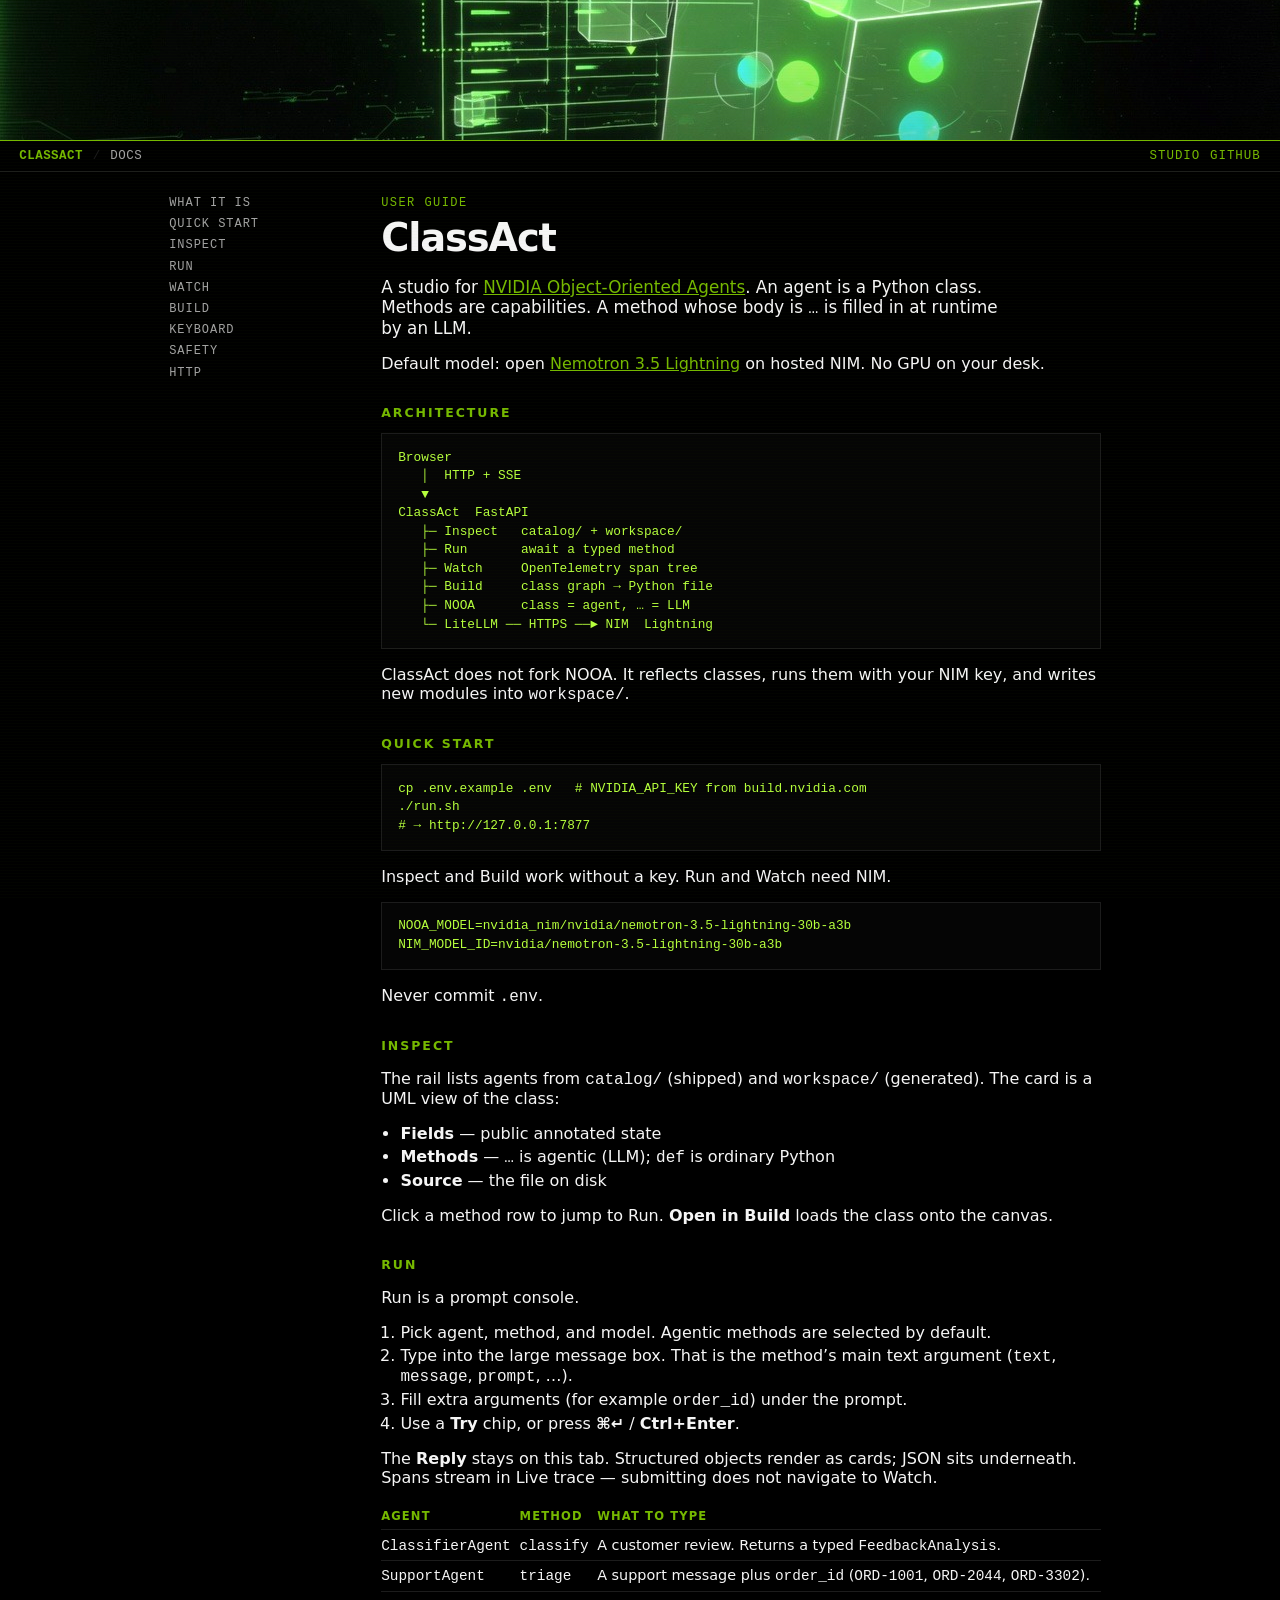
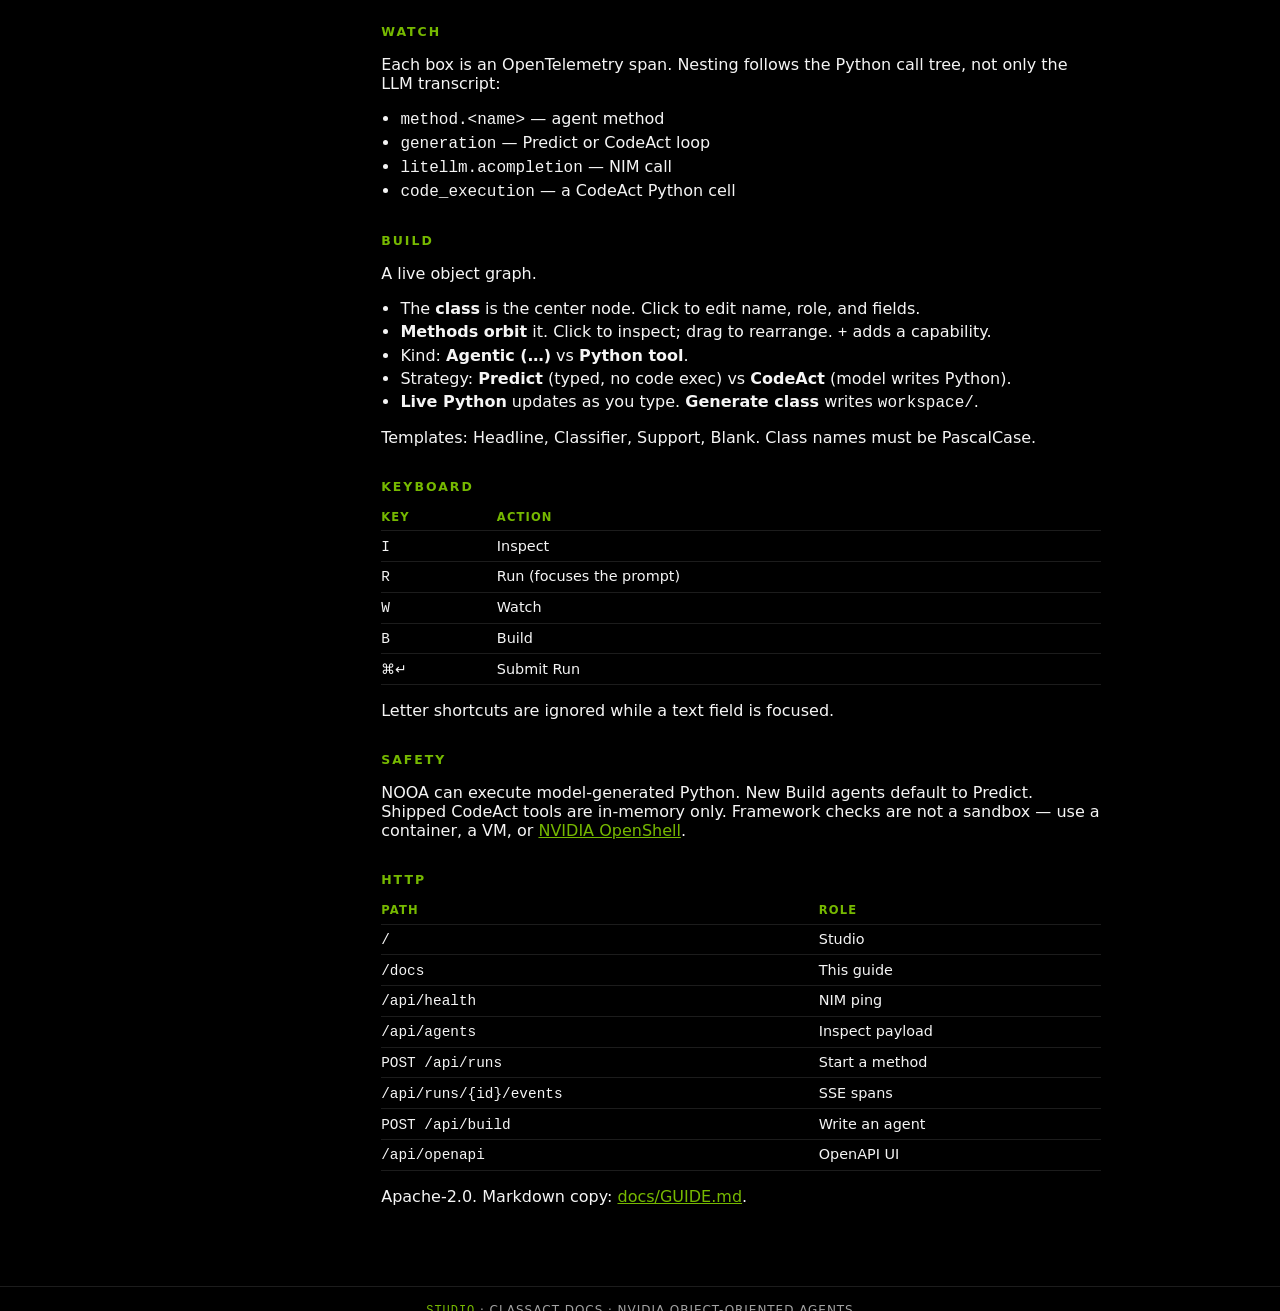
==== static/docs.html @ 1940ffd0 "Add ClassAct user guide and link it from the studio. In-app /docs page plus docs/GUIDE.md. OpenAPI m" ====
<!DOCTYPE html>
<html lang="en">
<head>
  <meta charset="UTF-8" />
  <meta name="viewport" content="width=device-width, initial-scale=1" />
  <title>Docs — ClassAct</title>
  <link rel="stylesheet" href="/static/styles.css?v=0.1.3" />
</head>
<body class="doc-body">
  <div class="scan" aria-hidden="true"></div>
  <header class="hero compact">
    <img src="/static/header.jpg" alt="" class="banner" />
  </header>
  <div class="statusbar">
    <span class="brand">CLASSACT</span>
    <span class="sep">/</span>
    <span>Docs</span>
    <span class="grow"></span>
    <a class="doc-link" href="/">Studio</a>
    <a class="doc-link" href="https://github.com/cobusgreyling/classact" rel="noopener">GitHub</a>
  </div>

  <main class="doc-wrap">
    <nav class="toc" aria-label="On this page">
      <a href="#what">What it is</a>
      <a href="#start">Quick start</a>
      <a href="#inspect">Inspect</a>
      <a href="#run">Run</a>
      <a href="#watch">Watch</a>
      <a href="#build">Build</a>
      <a href="#keys">Keyboard</a>
      <a href="#safety">Safety</a>
      <a href="#http">HTTP</a>
    </nav>

    <article class="doc">
      <p class="eyebrow">User guide</p>
      <h1>ClassAct</h1>
      <p class="lede">
        A studio for <a href="https://github.com/NVIDIA-NeMo/labs-OO-Agents">NVIDIA Object-Oriented Agents</a>.
        An agent is a Python class. Methods are capabilities. A method whose body is
        <code>…</code> is filled in at runtime by an LLM.
      </p>
      <p>
        Default model: open
        <a href="https://build.nvidia.com/nvidia/nemotron-3.5-lightning-30b-a3b">Nemotron 3.5 Lightning</a>
        on hosted NIM. No GPU on your desk.
      </p>

      <h2 id="what">Architecture</h2>
      <pre class="code">Browser
   │  HTTP + SSE
   ▼
ClassAct  FastAPI
   ├─ Inspect   catalog/ + workspace/
   ├─ Run       await a typed method
   ├─ Watch     OpenTelemetry span tree
   ├─ Build     class graph → Python file
   ├─ NOOA      class = agent, … = LLM
   └─ LiteLLM ── HTTPS ──► NIM  Lightning</pre>
      <p>ClassAct does not fork NOOA. It reflects classes, runs them with your NIM key, and writes new modules into <code>workspace/</code>.</p>

      <h2 id="start">Quick start</h2>
      <pre class="code">cp .env.example .env   # NVIDIA_API_KEY from build.nvidia.com
./run.sh
# → http://127.0.0.1:7877</pre>
      <p>Inspect and Build work without a key. Run and Watch need NIM.</p>
      <pre class="code">NOOA_MODEL=nvidia_nim/nvidia/nemotron-3.5-lightning-30b-a3b
NIM_MODEL_ID=nvidia/nemotron-3.5-lightning-30b-a3b</pre>
      <p>Never commit <code>.env</code>.</p>

      <h2 id="inspect">Inspect</h2>
      <p>The rail lists agents from <code>catalog/</code> (shipped) and <code>workspace/</code> (generated). The card is a UML view of the class:</p>
      <ul>
        <li><strong>Fields</strong> — public annotated state</li>
        <li><strong>Methods</strong> — <code>…</code> is agentic (LLM); <code>def</code> is ordinary Python</li>
        <li><strong>Source</strong> — the file on disk</li>
      </ul>
      <p>Click a method row to jump to Run. <strong>Open in Build</strong> loads the class onto the canvas.</p>

      <h2 id="run">Run</h2>
      <p>Run is a prompt console.</p>
      <ol>
        <li>Pick agent, method, and model. Agentic methods are selected by default.</li>
        <li>Type into the large message box. That is the method’s main text argument (<code>text</code>, <code>message</code>, <code>prompt</code>, …).</li>
        <li>Fill extra arguments (for example <code>order_id</code>) under the prompt.</li>
        <li>Use a <strong>Try</strong> chip, or press <strong>⌘↵</strong> / <strong>Ctrl+Enter</strong>.</li>
      </ol>
      <p>The <strong>Reply</strong> stays on this tab. Structured objects render as cards; JSON sits underneath. Spans stream in Live trace — submitting does not navigate to Watch.</p>
      <table>
        <thead><tr><th>Agent</th><th>Method</th><th>What to type</th></tr></thead>
        <tbody>
          <tr>
            <td><code>ClassifierAgent</code></td>
            <td><code>classify</code></td>
            <td>A customer review. Returns a typed <code>FeedbackAnalysis</code>.</td>
          </tr>
          <tr>
            <td><code>SupportAgent</code></td>
            <td><code>triage</code></td>
            <td>A support message plus <code>order_id</code> (<code>ORD-1001</code>, <code>ORD-2044</code>, <code>ORD-3302</code>).</td>
          </tr>
        </tbody>
      </table>

      <h2 id="watch">Watch</h2>
      <p>Each box is an OpenTelemetry span. Nesting follows the Python call tree, not only the LLM transcript:</p>
      <ul>
        <li><code>method.&lt;name&gt;</code> — agent method</li>
        <li><code>generation</code> — Predict or CodeAct loop</li>
        <li><code>litellm.acompletion</code> — NIM call</li>
        <li><code>code_execution</code> — a CodeAct Python cell</li>
      </ul>

      <h2 id="build">Build</h2>
      <p>A live object graph.</p>
      <ul>
        <li>The <strong>class</strong> is the center node. Click to edit name, role, and fields.</li>
        <li><strong>Methods orbit</strong> it. Click to inspect; drag to rearrange. <code>+</code> adds a capability.</li>
        <li>Kind: <strong>Agentic (…)</strong> vs <strong>Python tool</strong>.</li>
        <li>Strategy: <strong>Predict</strong> (typed, no code exec) vs <strong>CodeAct</strong> (model writes Python).</li>
        <li><strong>Live Python</strong> updates as you type. <strong>Generate class</strong> writes <code>workspace/</code>.</li>
      </ul>
      <p>Templates: Headline, Classifier, Support, Blank. Class names must be PascalCase.</p>

      <h2 id="keys">Keyboard</h2>
      <table>
        <thead><tr><th>Key</th><th>Action</th></tr></thead>
        <tbody>
          <tr><td><code>I</code></td><td>Inspect</td></tr>
          <tr><td><code>R</code></td><td>Run (focuses the prompt)</td></tr>
          <tr><td><code>W</code></td><td>Watch</td></tr>
          <tr><td><code>B</code></td><td>Build</td></tr>
          <tr><td><code>⌘↵</code></td><td>Submit Run</td></tr>
        </tbody>
      </table>
      <p>Letter shortcuts are ignored while a text field is focused.</p>

      <h2 id="safety">Safety</h2>
      <p>NOOA can execute model-generated Python. New Build agents default to Predict. Shipped CodeAct tools are in-memory only. Framework checks are not a sandbox — use a container, a VM, or <a href="https://github.com/NVIDIA/OpenShell">NVIDIA OpenShell</a>.</p>

      <h2 id="http">HTTP</h2>
      <table>
        <thead><tr><th>Path</th><th>Role</th></tr></thead>
        <tbody>
          <tr><td><code>/</code></td><td>Studio</td></tr>
          <tr><td><code>/docs</code></td><td>This guide</td></tr>
          <tr><td><code>/api/health</code></td><td>NIM ping</td></tr>
          <tr><td><code>/api/agents</code></td><td>Inspect payload</td></tr>
          <tr><td><code>POST /api/runs</code></td><td>Start a method</td></tr>
          <tr><td><code>/api/runs/{id}/events</code></td><td>SSE spans</td></tr>
          <tr><td><code>POST /api/build</code></td><td>Write an agent</td></tr>
          <tr><td><code>/api/openapi</code></td><td>OpenAPI UI</td></tr>
        </tbody>
      </table>
      <p>Apache-2.0. Markdown copy: <a href="https://github.com/cobusgreyling/classact/blob/main/docs/GUIDE.md">docs/GUIDE.md</a>.</p>
    </article>
  </main>
  <footer>
    <a class="doc-link" href="/">Studio</a>
    · ClassAct docs · NVIDIA Object-Oriented Agents
  </footer>
</body>
</html>
---- static/styles.css ----
:root {
  --bg: #000000;
  --panel: #070707;
  --ink: #f5f5f5;
  --muted: #a3a3a3;
  --green: #76b900;
  --green-2: #b6ff3d;
  --line: #1c1c1c;
  --danger: #ff5a5a;
  --font: "Segoe UI", system-ui, -apple-system, sans-serif;
  --mono: ui-monospace, "SF Mono", Menlo, Consolas, monospace;
}

* { box-sizing: border-box; }
html, body { margin: 0; background: var(--bg); color: var(--ink); font-family: var(--font); min-height: 100%; }
body { position: relative; }

.scan {
  pointer-events: none;
  position: fixed;
  inset: 0;
  z-index: 50;
  background: repeating-linear-gradient(
    to bottom,
    rgba(118, 185, 0, 0.018),
    rgba(118, 185, 0, 0.018) 1px,
    transparent 1px,
    transparent 3px
  );
}

.hero { border-bottom: 1px solid var(--green); }
.banner { display: block; width: 100%; max-height: 200px; object-fit: cover; object-position: center; }

.statusbar {
  display: flex;
  align-items: center;
  gap: 0.6rem;
  padding: 0.5rem 1.2rem;
  border-bottom: 1px solid var(--line);
  font-family: var(--mono);
  font-size: 0.78rem;
  color: var(--muted);
  letter-spacing: 0.04em;
  text-transform: uppercase;
}
.brand { color: var(--green); font-weight: 700; }
.sep { color: var(--line); }
.grow { flex: 1; }
.kbd {
  border: 1px solid var(--line);
  padding: 0.1rem 0.4rem;
  color: var(--ink);
  font-size: 0.72rem;
}
.doc-link {
  color: var(--green);
  text-decoration: none;
  font-family: var(--mono);
  font-size: 0.78rem;
  letter-spacing: 0.08em;
  text-transform: uppercase;
}
.doc-link:hover { color: var(--green-2); text-decoration: underline; }
footer a.doc-link { font-size: 0.75rem; }
.live-dot {
  width: 8px; height: 8px; border-radius: 50%;
  background: #444;
  box-shadow: 0 0 0 0 rgba(118, 185, 0, 0.4);
}
.live-dot.on {
  background: var(--green);
  animation: pulse 1.8s ease-out infinite;
}
@keyframes pulse {
  0% { box-shadow: 0 0 0 0 rgba(118, 185, 0, 0.55); }
  100% { box-shadow: 0 0 0 10px rgba(118, 185, 0, 0); }
}

.tabs {
  display: flex;
  gap: 0;
  border-bottom: 1px solid var(--line);
  padding: 0 0.6rem;
}
.tab {
  background: transparent;
  color: var(--muted);
  border: 0;
  border-bottom: 2px solid transparent;
  padding: 0.85rem 1.2rem;
  font: inherit;
  font-size: 0.95rem;
  letter-spacing: 0.08em;
  text-transform: uppercase;
  cursor: pointer;
}
.tab:hover { color: var(--ink); }
.tab.on { color: var(--green); border-bottom-color: var(--green); }

main { max-width: 1280px; margin: 0 auto; padding: 1.1rem 1.2rem 4rem; }
.pane { display: none; }
.pane.on { display: block; }

#tab-inspect { display: none; gap: 1.25rem; }
#tab-inspect.on { display: grid; grid-template-columns: 220px 1fr; }
@media (max-width: 860px) {
  #tab-inspect.on { grid-template-columns: 1fr; }
}

.rail h2, .stage h3, .pane h3 {
  margin: 1.1rem 0 0.5rem;
  font-size: 0.72rem;
  letter-spacing: 0.16em;
  text-transform: uppercase;
  color: var(--green);
  font-weight: 600;
}
.rail h2 { margin-top: 0; }

.list { display: flex; flex-direction: column; gap: 0.4rem; }
.item {
  text-align: left;
  background: var(--panel);
  border: 1px solid var(--line);
  color: var(--ink);
  padding: 0.7rem 0.8rem;
  cursor: pointer;
  font: inherit;
}
.item:hover, .item.on { border-color: var(--green); }
.item .cls { display: block; font-weight: 650; }
.item .meta { display: block; color: var(--muted); font-size: 0.75rem; font-family: var(--mono); }

.empty, .hint, .muted, .role { color: var(--muted); }
.role { max-width: 46rem; white-space: pre-wrap; }
.eyebrow { color: var(--green); font-family: var(--mono); font-size: 0.75rem; letter-spacing: 0.12em; text-transform: uppercase; margin: 0 0 0.3rem; }
.stage h1 { margin: 0 0 0.6rem; font-size: clamp(1.5rem, 4vw, 2.1rem); font-weight: 750; letter-spacing: -0.03em; }

.inspect-head {
  display: flex;
  justify-content: space-between;
  gap: 1rem;
  align-items: flex-start;
  flex-wrap: wrap;
  margin-bottom: 0.8rem;
}

.chips { display: flex; flex-wrap: wrap; gap: 0.35rem; min-height: 1.2rem; }
.chip {
  border: 1px solid var(--line);
  padding: 0.15rem 0.5rem;
  font-family: var(--mono);
  font-size: 0.75rem;
  color: var(--ink);
  background: #050505;
}
.chip b { color: var(--green); font-weight: 600; }
.chip button {
  background: none; border: 0; color: var(--muted); cursor: pointer; font: inherit; padding: 0 0 0 0.3rem;
}
.chip button:hover { color: var(--danger); }

.tag {
  font-family: var(--mono);
  font-size: 0.65rem;
  letter-spacing: 0.08em;
  text-transform: uppercase;
  border: 1px solid var(--green);
  color: var(--green);
  padding: 0.05rem 0.35rem;
}
.tag.py { border-color: var(--ink); color: var(--ink); }
.tag.act { border-style: dashed; }

.code {
  background: #050505;
  border: 1px solid var(--line);
  color: var(--green-2);
  padding: 0.9rem 1rem;
  overflow: auto;
  font-family: var(--mono);
  font-size: 0.8rem;
  line-height: 1.45;
  white-space: pre-wrap;
  word-break: break-word;
  max-height: 360px;
}

.formgrid {
  display: grid;
  grid-template-columns: repeat(3, 1fr);
  gap: 0.75rem;
  margin-bottom: 0.9rem;
}
@media (max-width: 800px) { .formgrid { grid-template-columns: 1fr; } }
label {
  display: flex;
  flex-direction: column;
  gap: 0.3rem;
  font-size: 0.72rem;
  letter-spacing: 0.12em;
  text-transform: uppercase;
  color: var(--green);
}
label.wide { grid-column: 1 / -1; }
input, select, textarea {
  background: #050505;
  color: var(--ink);
  border: 1px solid var(--line);
  padding: 0.55rem 0.65rem;
  font: inherit;
  font-size: 0.95rem;
  text-transform: none;
  letter-spacing: 0;
}
input:focus, select:focus, textarea:focus { outline: 1px solid var(--green); border-color: var(--green); }
.args { display: grid; gap: 0.7rem; margin: 0.8rem 0 1rem; }
.row { display: flex; gap: 0.7rem; align-items: center; flex-wrap: wrap; margin: 0.6rem 0 1rem; }

.btn {
  background: var(--green);
  color: #000;
  border: 1px solid var(--green);
  padding: 0.55rem 1.1rem;
  font: inherit;
  font-weight: 700;
  letter-spacing: 0.08em;
  text-transform: uppercase;
  cursor: pointer;
}
.btn:hover { background: var(--green-2); border-color: var(--green-2); }
.btn:disabled { opacity: 0.4; cursor: not-allowed; }
.btn.ghost { background: transparent; color: var(--ink); border-color: var(--line); font-weight: 600; }
.btn.ghost:hover { border-color: var(--green); color: var(--green); background: transparent; }
.btn.tiny { padding: 0.3rem 0.55rem; font-size: 0.72rem; }

.hidden { display: none !important; }
.error { color: var(--danger); }
footer {
  border-top: 1px solid var(--line);
  color: var(--muted);
  font-size: 0.75rem;
  letter-spacing: 0.08em;
  text-transform: uppercase;
  padding: 1rem 1.2rem 1.4rem;
  text-align: center;
}
code { font-family: var(--mono); color: var(--ink); }

/* —— UML / inspect diagram —— */
.uml-stage {
  position: relative;
  min-height: 280px;
  border: 1px solid var(--line);
  background:
    radial-gradient(600px 240px at 50% 40%, rgba(118, 185, 0, 0.07), transparent 60%),
    linear-gradient(#050505, #000);
  margin-bottom: 1rem;
  overflow: hidden;
}
.uml-card {
  width: min(420px, 88%);
  margin: 1.4rem auto;
  border: 1px solid var(--green);
  background: rgba(0, 0, 0, 0.72);
  box-shadow: 0 0 40px rgba(118, 185, 0, 0.12);
}
.uml-card header {
  padding: 0.7rem 0.9rem;
  border-bottom: 1px solid var(--green);
  text-align: center;
}
.uml-card header .kicker {
  display: block;
  font-family: var(--mono);
  font-size: 0.65rem;
  letter-spacing: 0.16em;
  color: var(--green);
  text-transform: uppercase;
}
.uml-card header strong {
  display: block;
  font-size: 1.15rem;
  letter-spacing: -0.02em;
}
.uml-card header em {
  display: block;
  font-style: normal;
  color: var(--muted);
  font-size: 0.8rem;
  font-family: var(--mono);
}
.uml-sec { padding: 0.45rem 0.7rem 0.55rem; border-bottom: 1px solid var(--line); }
.uml-sec:last-child { border-bottom: 0; }
.uml-row {
  display: flex;
  justify-content: space-between;
  gap: 0.6rem;
  font-family: var(--mono);
  font-size: 0.78rem;
  padding: 0.18rem 0;
  color: var(--ink);
}
.uml-row .ell { color: var(--green-2); }
.uml-orbit {
  display: flex;
  flex-wrap: wrap;
  justify-content: center;
  gap: 0.45rem;
  padding: 0 0.8rem 1rem;
}

/* —— Build graph —— */
.build-bar {
  display: flex;
  justify-content: space-between;
  gap: 1rem;
  align-items: center;
  flex-wrap: wrap;
  margin-bottom: 0.7rem;
}
.templates { display: flex; flex-wrap: wrap; gap: 0.4rem; }
.templates button {
  background: #050505;
  color: var(--ink);
  border: 1px solid var(--line);
  padding: 0.35rem 0.65rem;
  font: inherit;
  font-size: 0.78rem;
  letter-spacing: 0.06em;
  text-transform: uppercase;
  cursor: pointer;
}
.templates button:hover, .templates button.on { border-color: var(--green); color: var(--green); }

.build-layout {
  display: grid;
  grid-template-columns: minmax(0, 1.35fr) minmax(280px, 0.85fr);
  gap: 0.9rem;
  min-height: 520px;
  margin-bottom: 0.8rem;
}
@media (max-width: 960px) {
  .build-layout { grid-template-columns: 1fr; min-height: 0; }
}

.graph-panel {
  position: relative;
  min-height: 520px;
  border: 1px solid var(--line);
  background:
    radial-gradient(circle at 50% 48%, rgba(118, 185, 0, 0.09), transparent 42%),
    repeating-linear-gradient(to right, rgba(118, 185, 0, 0.04) 0 1px, transparent 1px 28px),
    repeating-linear-gradient(to bottom, rgba(118, 185, 0, 0.04) 0 1px, transparent 1px 28px),
    #000;
  overflow: hidden;
}
.wires { position: absolute; inset: 0; width: 100%; height: 100%; pointer-events: none; }
.wires path {
  fill: none;
  stroke: var(--green);
  stroke-width: 1.2;
  stroke-dasharray: 4 6;
  opacity: 0.7;
}
.wires path.act { stroke-dasharray: 2 4; opacity: 0.9; }
.wires path.py { stroke: #888; stroke-dasharray: 1 5; }

.class-core {
  position: absolute;
  left: 50%;
  top: 48%;
  transform: translate(-50%, -50%);
  width: min(260px, 70%);
  z-index: 3;
  text-align: center;
  background: rgba(0, 0, 0, 0.82);
  border: 1px solid var(--green);
  color: var(--ink);
  padding: 1rem 0.85rem 0.9rem;
  cursor: pointer;
  font: inherit;
  box-shadow: 0 0 36px rgba(118, 185, 0, 0.16), inset 0 0 24px rgba(118, 185, 0, 0.05);
}
.class-core.sel { box-shadow: 0 0 0 1px var(--green-2), 0 0 40px rgba(182, 255, 61, 0.2); }
.core-kicker {
  display: block;
  font-family: var(--mono);
  font-size: 0.62rem;
  letter-spacing: 0.2em;
  color: var(--green);
  text-transform: uppercase;
}
.core-name {
  display: block;
  font-size: 1.25rem;
  font-weight: 750;
  letter-spacing: -0.03em;
  margin-top: 0.15rem;
}
.core-ext { display: block; font-family: var(--mono); font-size: 0.75rem; color: var(--muted); }
.core-role {
  display: block;
  margin-top: 0.45rem;
  font-size: 0.78rem;
  color: var(--muted);
  line-height: 1.35;
}
.core-fields { display: flex; flex-wrap: wrap; justify-content: center; gap: 0.25rem; margin-top: 0.55rem; }

.orb-layer { position: absolute; inset: 0; z-index: 4; }
.orb {
  position: absolute;
  width: 148px;
  margin-left: -74px;
  margin-top: -42px;
  background: rgba(0, 0, 0, 0.88);
  border: 1px solid var(--green);
  color: var(--ink);
  padding: 0.55rem 0.6rem 0.5rem;
  cursor: grab;
  text-align: left;
  font: inherit;
  user-select: none;
  box-shadow: 0 0 18px rgba(118, 185, 0, 0.12);
}
.orb:active { cursor: grabbing; }
.orb.sel { border-color: var(--green-2); box-shadow: 0 0 0 1px var(--green-2), 0 0 22px rgba(182, 255, 61, 0.25); }
.orb.py { border-color: #9a9a9a; box-shadow: none; }
.orb.act { border-style: dashed; }
.orb .glyph {
  font-family: var(--mono);
  font-size: 0.62rem;
  letter-spacing: 0.12em;
  text-transform: uppercase;
  color: var(--green);
}
.orb.py .glyph { color: #ccc; }
.orb .oname { display: block; font-family: var(--mono); font-weight: 650; font-size: 0.88rem; margin-top: 0.1rem; }
.orb .osig { display: block; color: var(--muted); font-size: 0.7rem; font-family: var(--mono); margin-top: 0.15rem; }

.orb.add {
  width: 72px;
  height: 72px;
  margin-left: -36px;
  margin-top: -36px;
  border-radius: 50%;
  border: 1px dashed var(--green);
  display: flex;
  align-items: center;
  justify-content: center;
  font-size: 1.8rem;
  color: var(--green);
  background: rgba(0, 0, 0, 0.55);
  padding: 0;
  cursor: pointer;
  box-shadow: none;
}
.orb.add:hover { background: rgba(118, 185, 0, 0.12); }

.build-inspector {
  border: 1px solid var(--line);
  background: var(--panel);
  padding: 0.9rem 1rem 1.1rem;
  overflow: auto;
  max-height: 620px;
}
.build-inspector h3 { margin-top: 0; }
.build-inspector h4 {
  margin: 0.9rem 0 0.4rem;
  font-size: 0.68rem;
  letter-spacing: 0.14em;
  text-transform: uppercase;
  color: var(--green);
}
.picker {
  display: grid;
  grid-template-columns: 1fr 1fr;
  gap: 0.4rem;
}
.pick {
  background: #050505;
  border: 1px solid var(--line);
  color: var(--ink);
  padding: 0.55rem 0.5rem;
  text-align: left;
  cursor: pointer;
  font: inherit;
}
.pick small { display: block; color: var(--muted); font-size: 0.72rem; margin-top: 0.15rem; letter-spacing: 0; text-transform: none; }
.pick.on { border-color: var(--green); color: var(--green); }
.arg-row { display: grid; grid-template-columns: 1fr 90px auto; gap: 0.35rem; margin-bottom: 0.35rem; align-items: center; }
.inspector-actions { display: flex; gap: 0.4rem; flex-wrap: wrap; margin-top: 1rem; }

/* Watch board */
.trace-board { display: flex; flex-direction: column; gap: 0.55rem; }
.tbox {
  border: 1px solid var(--line);
  background: #050505;
  padding: 0.65rem 0.8rem;
  margin-left: 0;
}
.tbox.child { margin-left: 1.2rem; border-left: 2px solid var(--green); }
.tbox .th {
  display: flex;
  gap: 0.5rem;
  flex-wrap: wrap;
  align-items: baseline;
  font-family: var(--mono);
  font-size: 0.82rem;
}
.tbox .th .nm { color: var(--ink); font-weight: 650; }
.tbox .th .st { color: var(--green); }
.tbox .th .bad { color: var(--danger); }
.tbox .td { color: var(--muted); font-size: 0.75rem; margin-top: 0.3rem; white-space: pre-wrap; font-family: var(--mono); }

/* —— Run console —— */
.run-picks {
  display: grid;
  grid-template-columns: repeat(3, 1fr);
  gap: 0.75rem;
  margin-bottom: 0.5rem;
}
@media (max-width: 800px) { .run-picks { grid-template-columns: 1fr; } }
.run-layout {
  display: grid;
  grid-template-columns: minmax(0, 1.15fr) minmax(0, 0.95fr);
  gap: 1rem;
  align-items: start;
}
@media (max-width: 960px) { .run-layout { grid-template-columns: 1fr; } }
.prompt-shell {
  border: 1px solid var(--green);
  background:
    radial-gradient(500px 180px at 0% 0%, rgba(118, 185, 0, 0.08), transparent 55%),
    #050505;
  padding: 0.85rem 0.9rem 0.75rem;
  box-shadow: 0 0 28px rgba(118, 185, 0, 0.1);
}
.prompt-meta {
  display: flex;
  justify-content: space-between;
  font-family: var(--mono);
  font-size: 0.68rem;
  letter-spacing: 0.14em;
  text-transform: uppercase;
  color: var(--green);
  margin-bottom: 0.35rem;
}
#runPrompt {
  width: 100%;
  min-height: 180px;
  resize: vertical;
  border: 0;
  border-bottom: 1px solid var(--line);
  background: transparent;
  font-size: 1.05rem;
  line-height: 1.45;
  padding: 0.4rem 0 0.8rem;
}
#runPrompt:focus { outline: none; }
.run-extras {
  display: grid;
  grid-template-columns: repeat(auto-fit, minmax(160px, 1fr));
  gap: 0.55rem;
  margin: 0.7rem 0 0.2rem;
}
.run-extras:empty { display: none; }
.prompt-foot {
  display: flex;
  gap: 0.7rem;
  align-items: center;
  flex-wrap: wrap;
  margin-top: 0.75rem;
}
.kbd-hint { font-family: var(--mono); font-size: 0.75rem; }
.samples { display: flex; flex-wrap: wrap; gap: 0.45rem; }
.sample {
  background: #050505;
  border: 1px solid var(--line);
  color: var(--ink);
  text-align: left;
  padding: 0.55rem 0.7rem;
  font: inherit;
  font-size: 0.85rem;
  cursor: pointer;
  max-width: 100%;
  line-height: 1.35;
}
.sample:hover { border-color: var(--green); color: var(--green-2); }
.reply {
  border: 1px solid var(--line);
  background: #050505;
  min-height: 140px;
  padding: 0.9rem 1rem;
  color: var(--ink);
}
.reply .kv {
  display: grid;
  grid-template-columns: 120px 1fr;
  gap: 0.25rem 0.8rem;
  font-size: 0.92rem;
  margin: 0.15rem 0;
}
.reply .kv b {
  color: var(--green);
  font-family: var(--mono);
  font-size: 0.72rem;
  letter-spacing: 0.08em;
  text-transform: uppercase;
  font-weight: 600;
  padding-top: 0.15rem;
}
.reply .lead { font-size: 1.05rem; line-height: 1.45; margin-bottom: 0.6rem; }
.reply.err { border-color: var(--danger); color: var(--danger); }
.reply.wait { color: var(--muted); }
.trace-board.mini { max-height: 280px; overflow: auto; }
.uml-row.hit { cursor: pointer; }
.uml-row.hit:hover { color: var(--green-2); }

/* —— Docs page —— */
.hero.compact .banner { max-height: 140px; }
.doc-wrap {
  display: grid;
  grid-template-columns: 180px minmax(0, 720px);
  gap: 2rem;
  max-width: 980px;
  margin: 0 auto;
  padding: 1.5rem 1.2rem 4rem;
}
@media (max-width: 800px) {
  .doc-wrap { grid-template-columns: 1fr; }
}
.toc {
  position: sticky;
  top: 1rem;
  display: flex;
  flex-direction: column;
  gap: 0.45rem;
  font-family: var(--mono);
  font-size: 0.75rem;
  letter-spacing: 0.08em;
  text-transform: uppercase;
  height: max-content;
}
.toc a { color: var(--muted); text-decoration: none; }
.toc a:hover { color: var(--green); }
.doc h1 { font-size: clamp(1.8rem, 4vw, 2.4rem); letter-spacing: -0.03em; margin: 0.2rem 0 0.6rem; }
.doc h2 {
  margin: 2rem 0 0.6rem;
  font-size: 0.78rem;
  letter-spacing: 0.16em;
  text-transform: uppercase;
  color: var(--green);
}
.doc .lede { font-size: 1.05rem; max-width: 40rem; }
.doc a { color: var(--green); }
.doc ul, .doc ol { color: var(--ink); padding-left: 1.2rem; }
.doc li { margin: 0.25rem 0; }
.doc table { width: 100%; border-collapse: collapse; font-size: 0.9rem; margin: 0.6rem 0 1rem; }
.doc th, .doc td { border-bottom: 1px solid var(--line); text-align: left; padding: 0.4rem 0.5rem 0.4rem 0; vertical-align: top; }
.doc th { color: var(--green); font-size: 0.72rem; letter-spacing: 0.1em; text-transform: uppercase; }
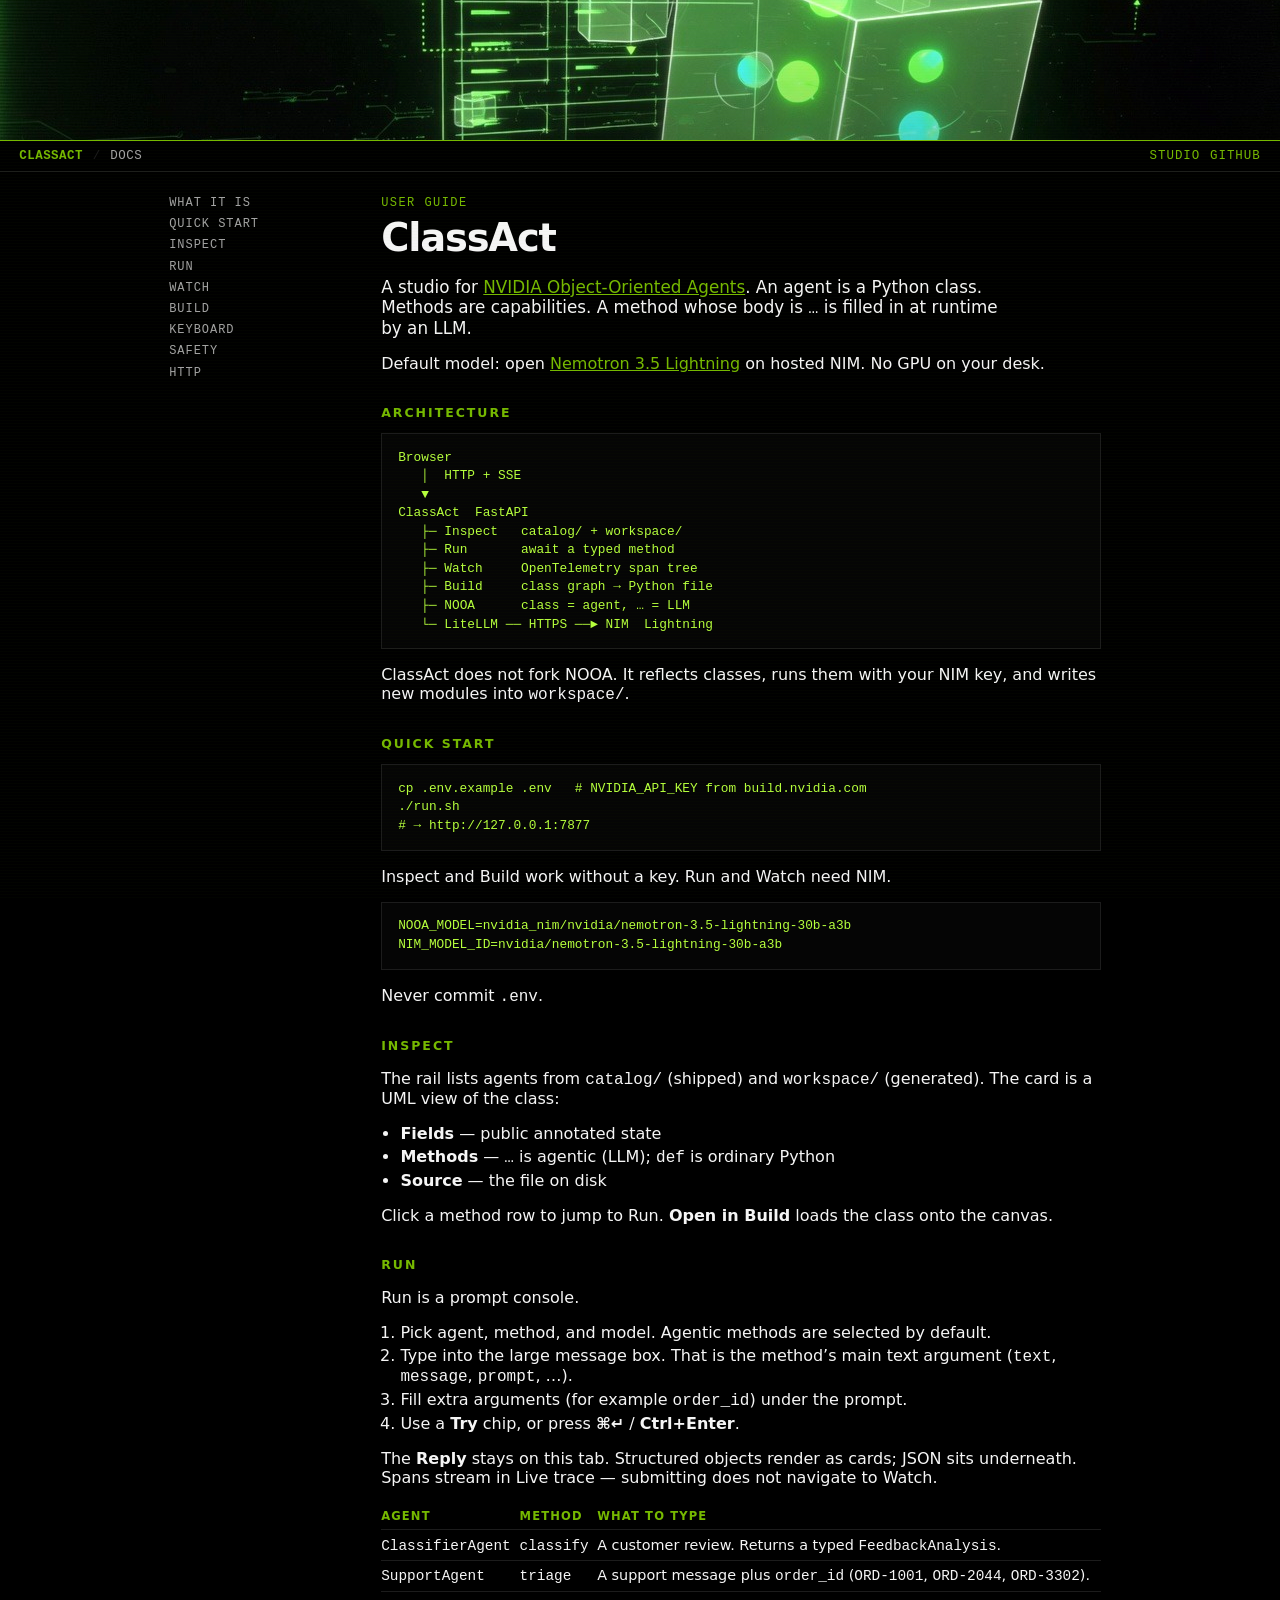
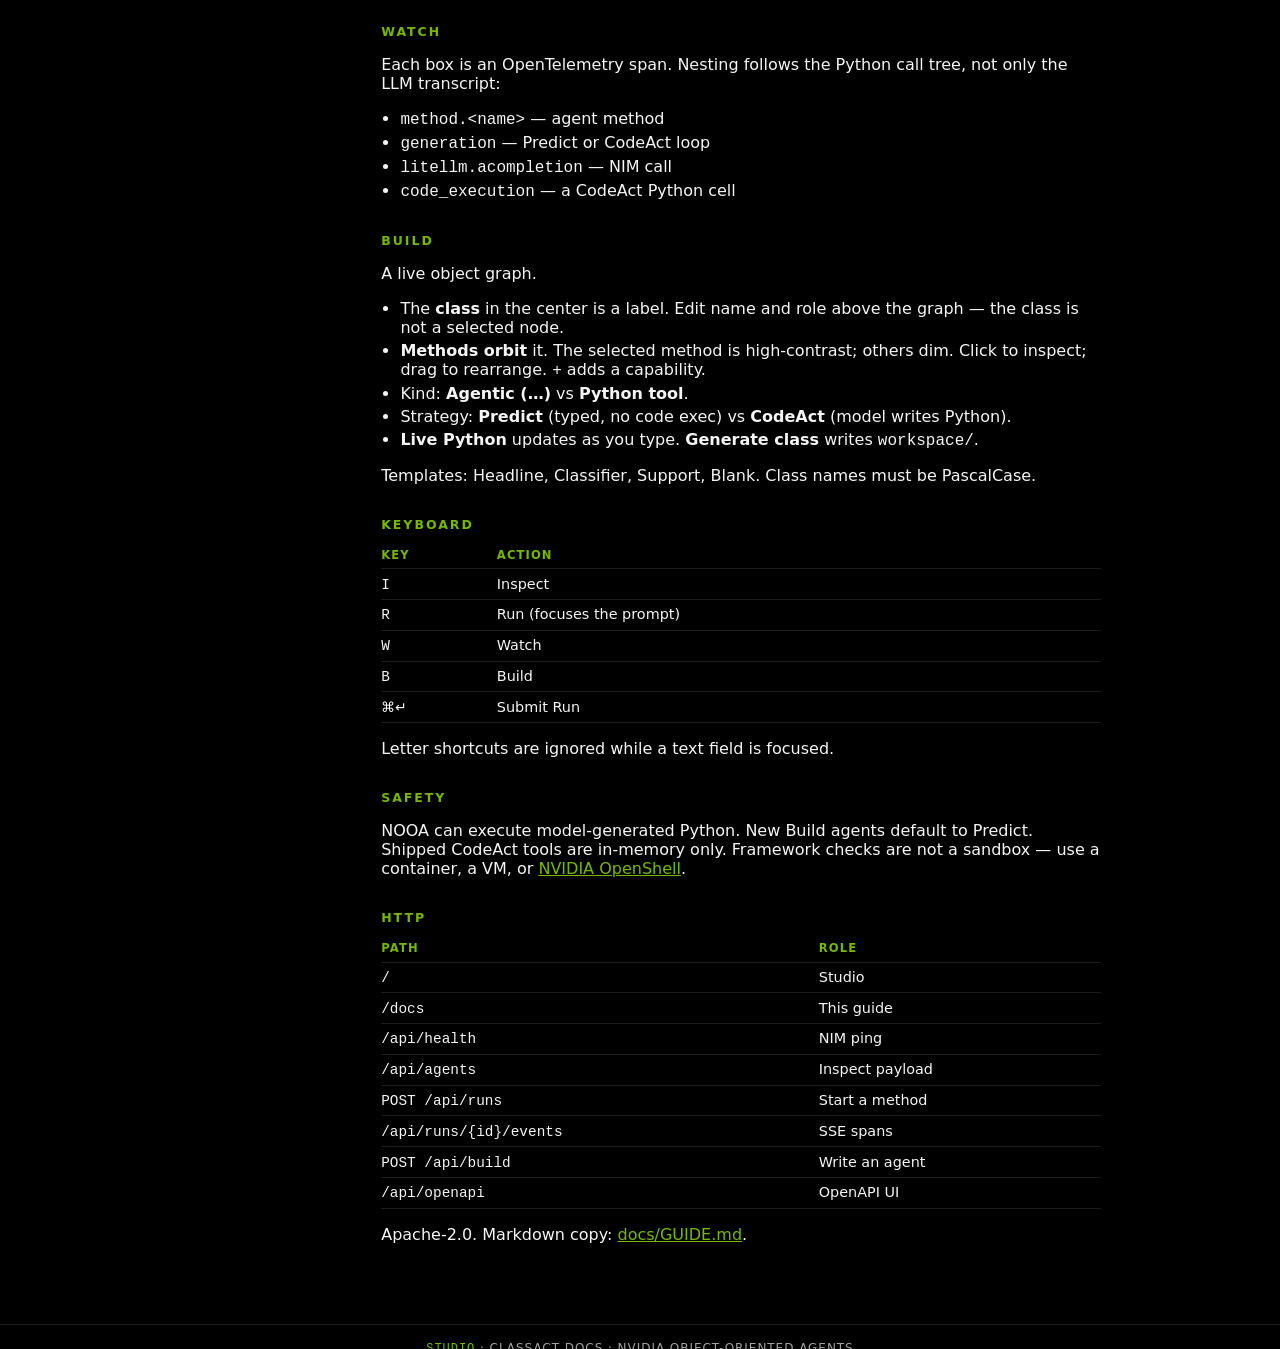
==== commit 8b0c9bce: "Make selected Build methods high-contrast and stop selecting the class. The class node is a label on" ====
--- a/static/docs.html
+++ b/static/docs.html
@@ -4,7 +4,7 @@
   <meta charset="UTF-8" />
   <meta name="viewport" content="width=device-width, initial-scale=1" />
   <title>Docs — ClassAct</title>
-  <link rel="stylesheet" href="/static/styles.css?v=0.1.3" />
+  <link rel="stylesheet" href="/static/styles.css?v=0.1.4" />
 </head>
 <body class="doc-body">
   <div class="scan" aria-hidden="true"></div>
@@ -115,8 +115,8 @@
       <h2 id="build">Build</h2>
       <p>A live object graph.</p>
       <ul>
-        <li>The <strong>class</strong> is the center node. Click to edit name, role, and fields.</li>
-        <li><strong>Methods orbit</strong> it. Click to inspect; drag to rearrange. <code>+</code> adds a capability.</li>
+        <li>The <strong>class</strong> in the center is a label. Edit name and role above the graph — the class is not a selected node.</li>
+        <li><strong>Methods orbit</strong> it. The selected method is high-contrast; others dim. Click to inspect; drag to rearrange. <code>+</code> adds a capability.</li>
         <li>Kind: <strong>Agentic (…)</strong> vs <strong>Python tool</strong>.</li>
         <li>Strategy: <strong>Predict</strong> (typed, no code exec) vs <strong>CodeAct</strong> (model writes Python).</li>
         <li><strong>Live Python</strong> updates as you type. <strong>Generate class</strong> writes <code>workspace/</code>.</li>
--- a/static/styles.css
+++ b/static/styles.css
@@ -362,10 +362,17 @@
   stroke: var(--green);
   stroke-width: 1.2;
   stroke-dasharray: 4 6;
-  opacity: 0.7;
-}
-.wires path.act { stroke-dasharray: 2 4; opacity: 0.9; }
-.wires path.py { stroke: #888; stroke-dasharray: 1 5; }
+  opacity: 0.35;
+}
+.wires path.act { stroke-dasharray: 2 4; }
+.wires path.py { stroke: #666; stroke-dasharray: 1 5; }
+.wires path.on {
+  stroke: #fff;
+  stroke-width: 2.6;
+  stroke-dasharray: none;
+  opacity: 1;
+  filter: drop-shadow(0 0 6px #76b900);
+}
 
 .class-core {
   position: absolute;
@@ -376,14 +383,20 @@
   z-index: 3;
   text-align: center;
   background: rgba(0, 0, 0, 0.82);
-  border: 1px solid var(--green);
-  color: var(--ink);
+  border: 1px solid #2a2a2a;
+  color: #c8c8c8;
   padding: 1rem 0.85rem 0.9rem;
-  cursor: pointer;
-  font: inherit;
-  box-shadow: 0 0 36px rgba(118, 185, 0, 0.16), inset 0 0 24px rgba(118, 185, 0, 0.05);
-}
-.class-core.sel { box-shadow: 0 0 0 1px var(--green-2), 0 0 40px rgba(182, 255, 61, 0.2); }
+  pointer-events: none;
+  font: inherit;
+  box-shadow: none;
+}
+.class-edit {
+  display: grid;
+  grid-template-columns: 200px 1fr;
+  gap: 0.6rem;
+  margin-bottom: 0.75rem;
+}
+@media (max-width: 800px) { .class-edit { grid-template-columns: 1fr; } }
 .core-kicker {
   display: block;
   font-family: var(--mono);
@@ -409,36 +422,52 @@
 }
 .core-fields { display: flex; flex-wrap: wrap; justify-content: center; gap: 0.25rem; margin-top: 0.55rem; }
 
-.orb-layer { position: absolute; inset: 0; z-index: 4; }
+.orb-layer { position: absolute; inset: 0; z-index: 4; pointer-events: none; }
 .orb {
   position: absolute;
+  z-index: 6;
   width: 148px;
   margin-left: -74px;
   margin-top: -42px;
   background: rgba(0, 0, 0, 0.88);
-  border: 1px solid var(--green);
-  color: var(--ink);
+  border: 1px solid #3a3a3a;
+  color: #8a8a8a;
   padding: 0.55rem 0.6rem 0.5rem;
   cursor: grab;
   text-align: left;
   font: inherit;
   user-select: none;
-  box-shadow: 0 0 18px rgba(118, 185, 0, 0.12);
+  pointer-events: auto;
+  opacity: 0.45;
+  box-shadow: none;
 }
 .orb:active { cursor: grabbing; }
-.orb.sel { border-color: var(--green-2); box-shadow: 0 0 0 1px var(--green-2), 0 0 22px rgba(182, 255, 61, 0.25); }
-.orb.py { border-color: #9a9a9a; box-shadow: none; }
+.orb.py { border-color: #444; }
 .orb.act { border-style: dashed; }
+.orb.sel {
+  opacity: 1;
+  color: #000;
+  background: #76b900;
+  border: 3px solid #fff;
+  border-style: solid;
+  box-shadow: 0 0 0 2px #000, 0 0 28px rgba(182, 255, 61, 0.75);
+  transform: scale(1.1);
+  z-index: 8;
+}
+.orb.sel.act { background: #b6ff3d; }
+.orb.sel.py { background: #f5f5f5; }
 .orb .glyph {
   font-family: var(--mono);
   font-size: 0.62rem;
   letter-spacing: 0.12em;
   text-transform: uppercase;
-  color: var(--green);
-}
-.orb.py .glyph { color: #ccc; }
+  color: #6a6a6a;
+}
+.orb.py .glyph { color: #888; }
+.orb.sel .glyph,
+.orb.sel .osig { color: #111; }
 .orb .oname { display: block; font-family: var(--mono); font-weight: 650; font-size: 0.88rem; margin-top: 0.1rem; }
-.orb .osig { display: block; color: var(--muted); font-size: 0.7rem; font-family: var(--mono); margin-top: 0.15rem; }
+.orb .osig { display: block; color: #6a6a6a; font-size: 0.7rem; font-family: var(--mono); margin-top: 0.15rem; }
 
 .orb.add {
   width: 72px;
@@ -456,6 +485,8 @@
   padding: 0;
   cursor: pointer;
   box-shadow: none;
+  opacity: 1;
+  transform: none;
 }
 .orb.add:hover { background: rgba(118, 185, 0, 0.12); }
 
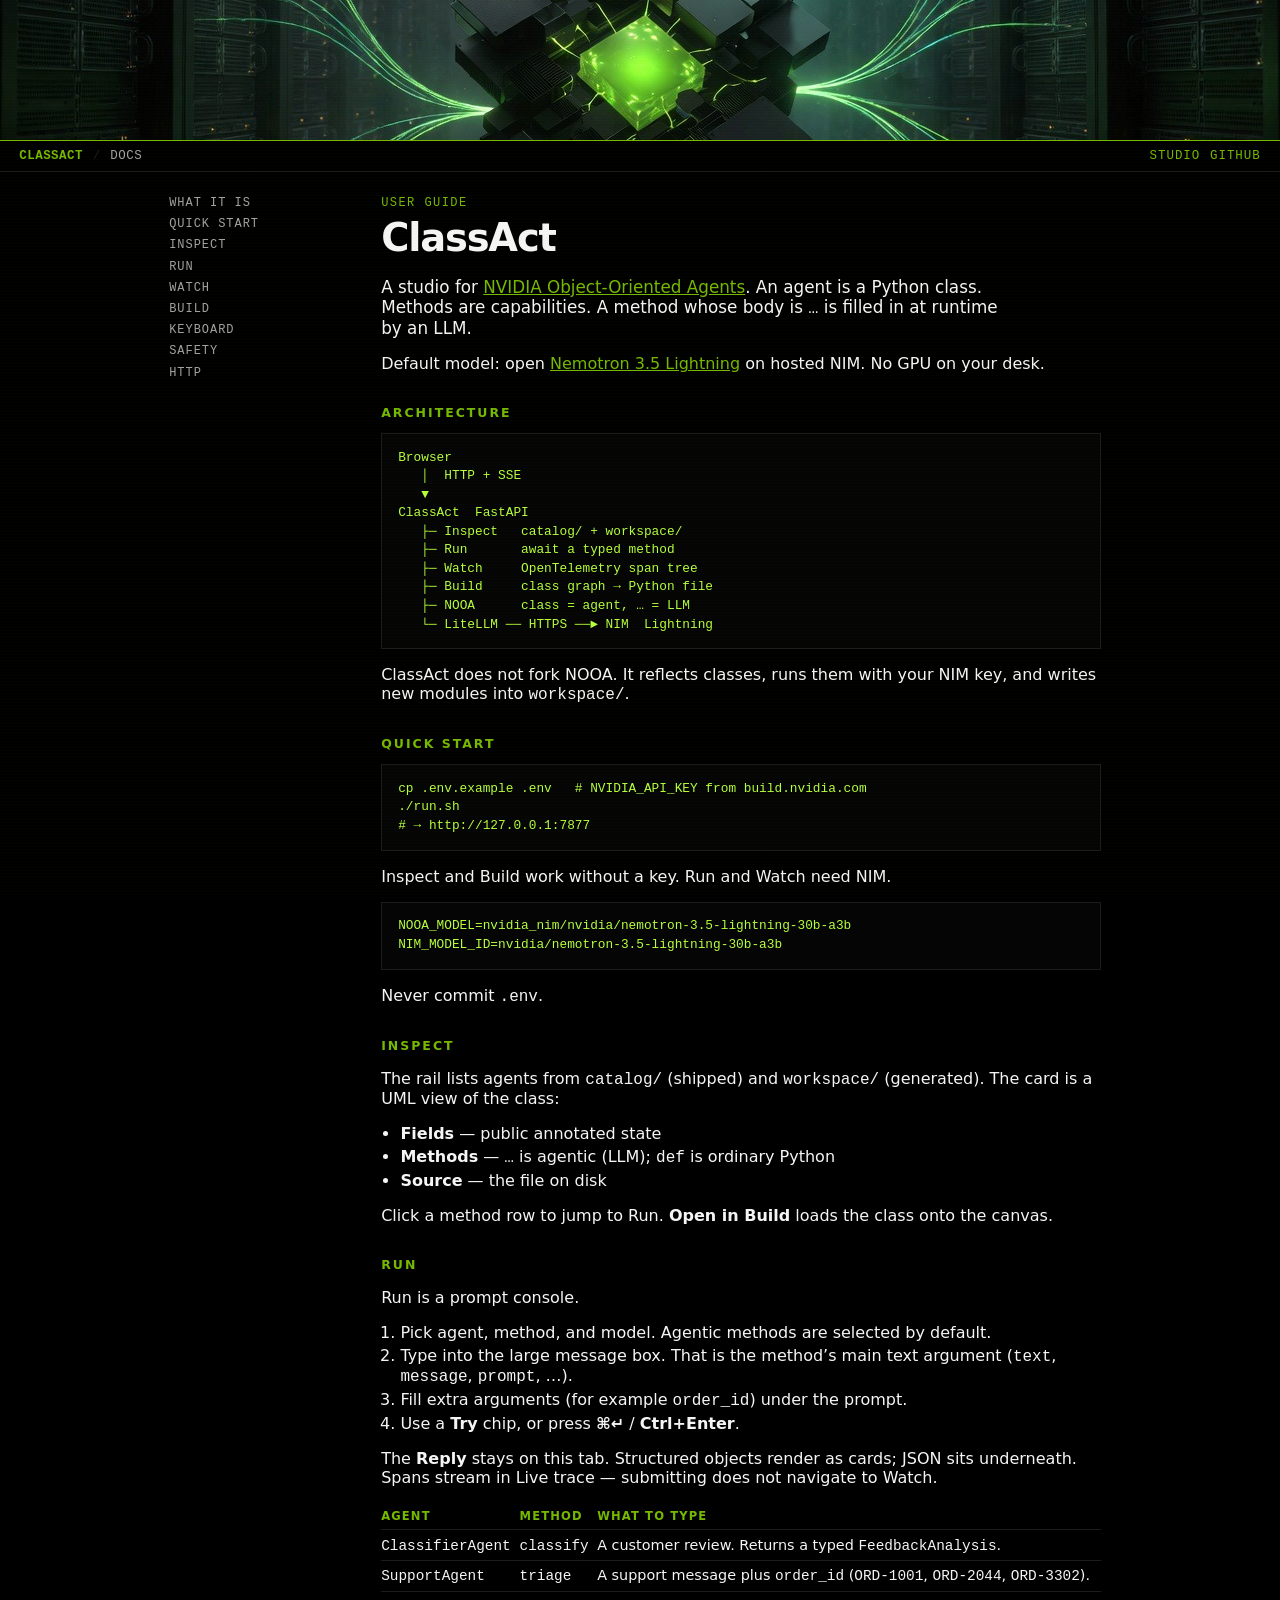
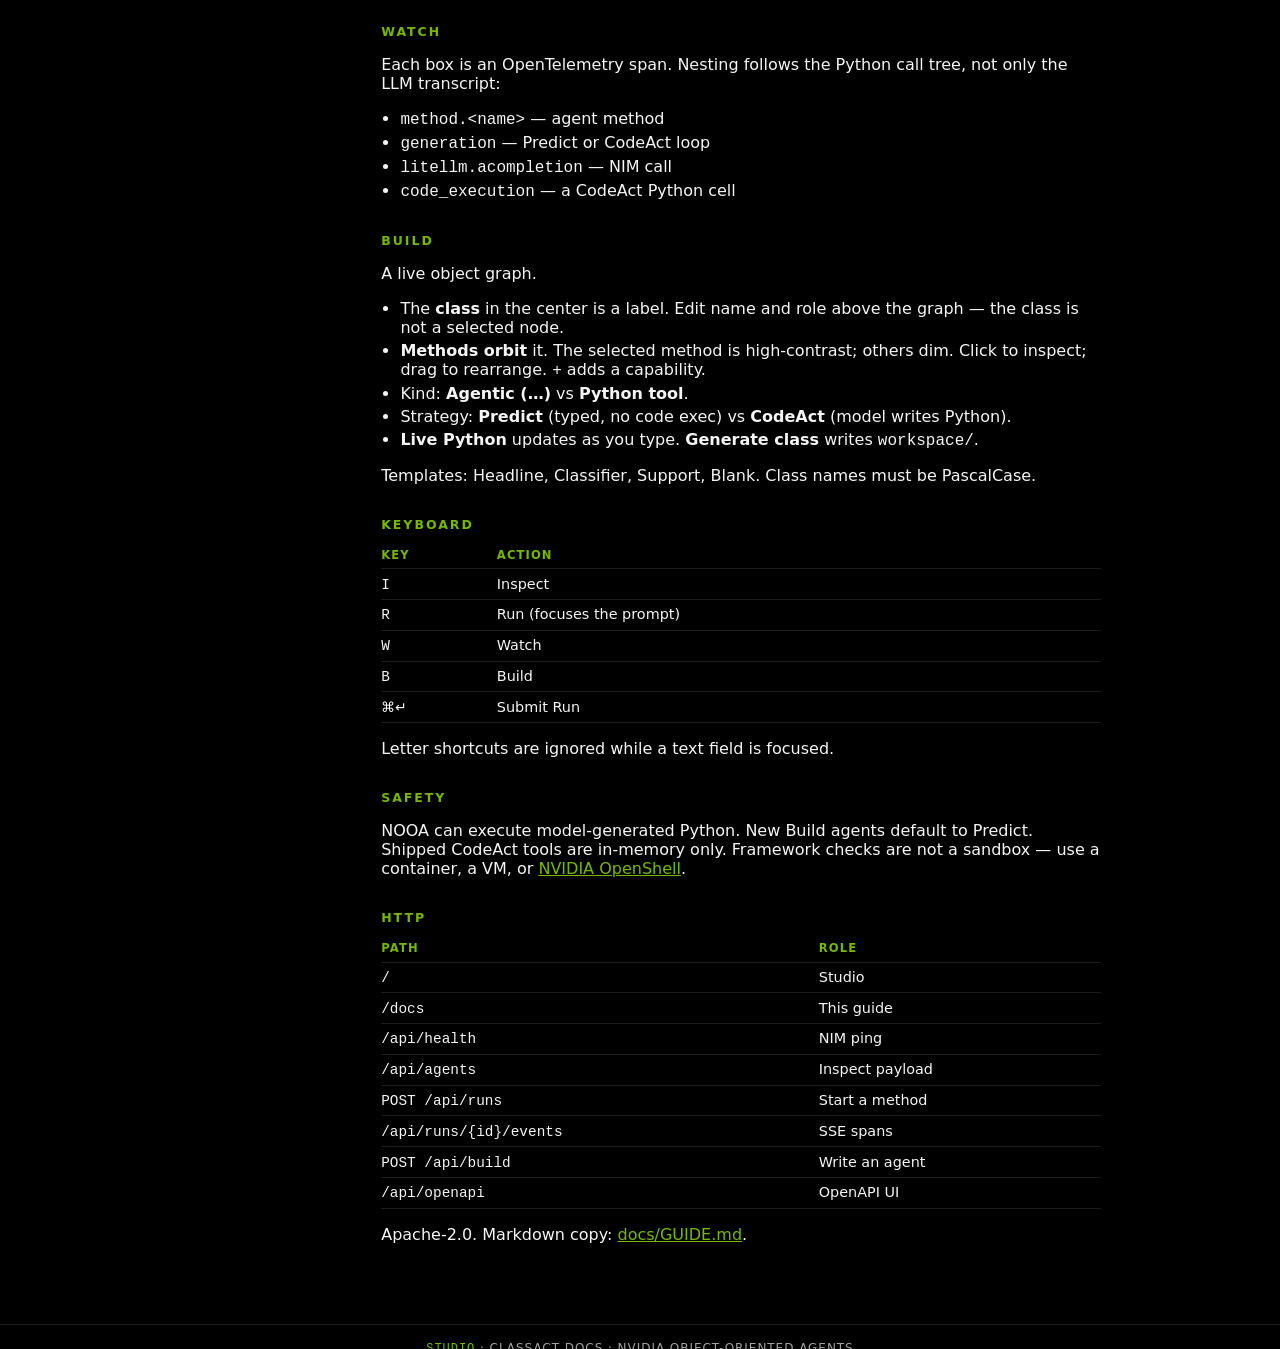
==== commit 57a7006e: "Replace the ClassAct header with a cinematic data-center plate. Matches the Nemotron SFT banner: rac" ====
--- a/static/docs.html
+++ b/static/docs.html
@@ -9,7 +9,7 @@
 <body class="doc-body">
   <div class="scan" aria-hidden="true"></div>
   <header class="hero compact">
-    <img src="/static/header.jpg" alt="" class="banner" />
+    <img src="/static/header.jpg?v=0.1.5" alt="" class="banner" />
   </header>
   <div class="statusbar">
     <span class="brand">CLASSACT</span>
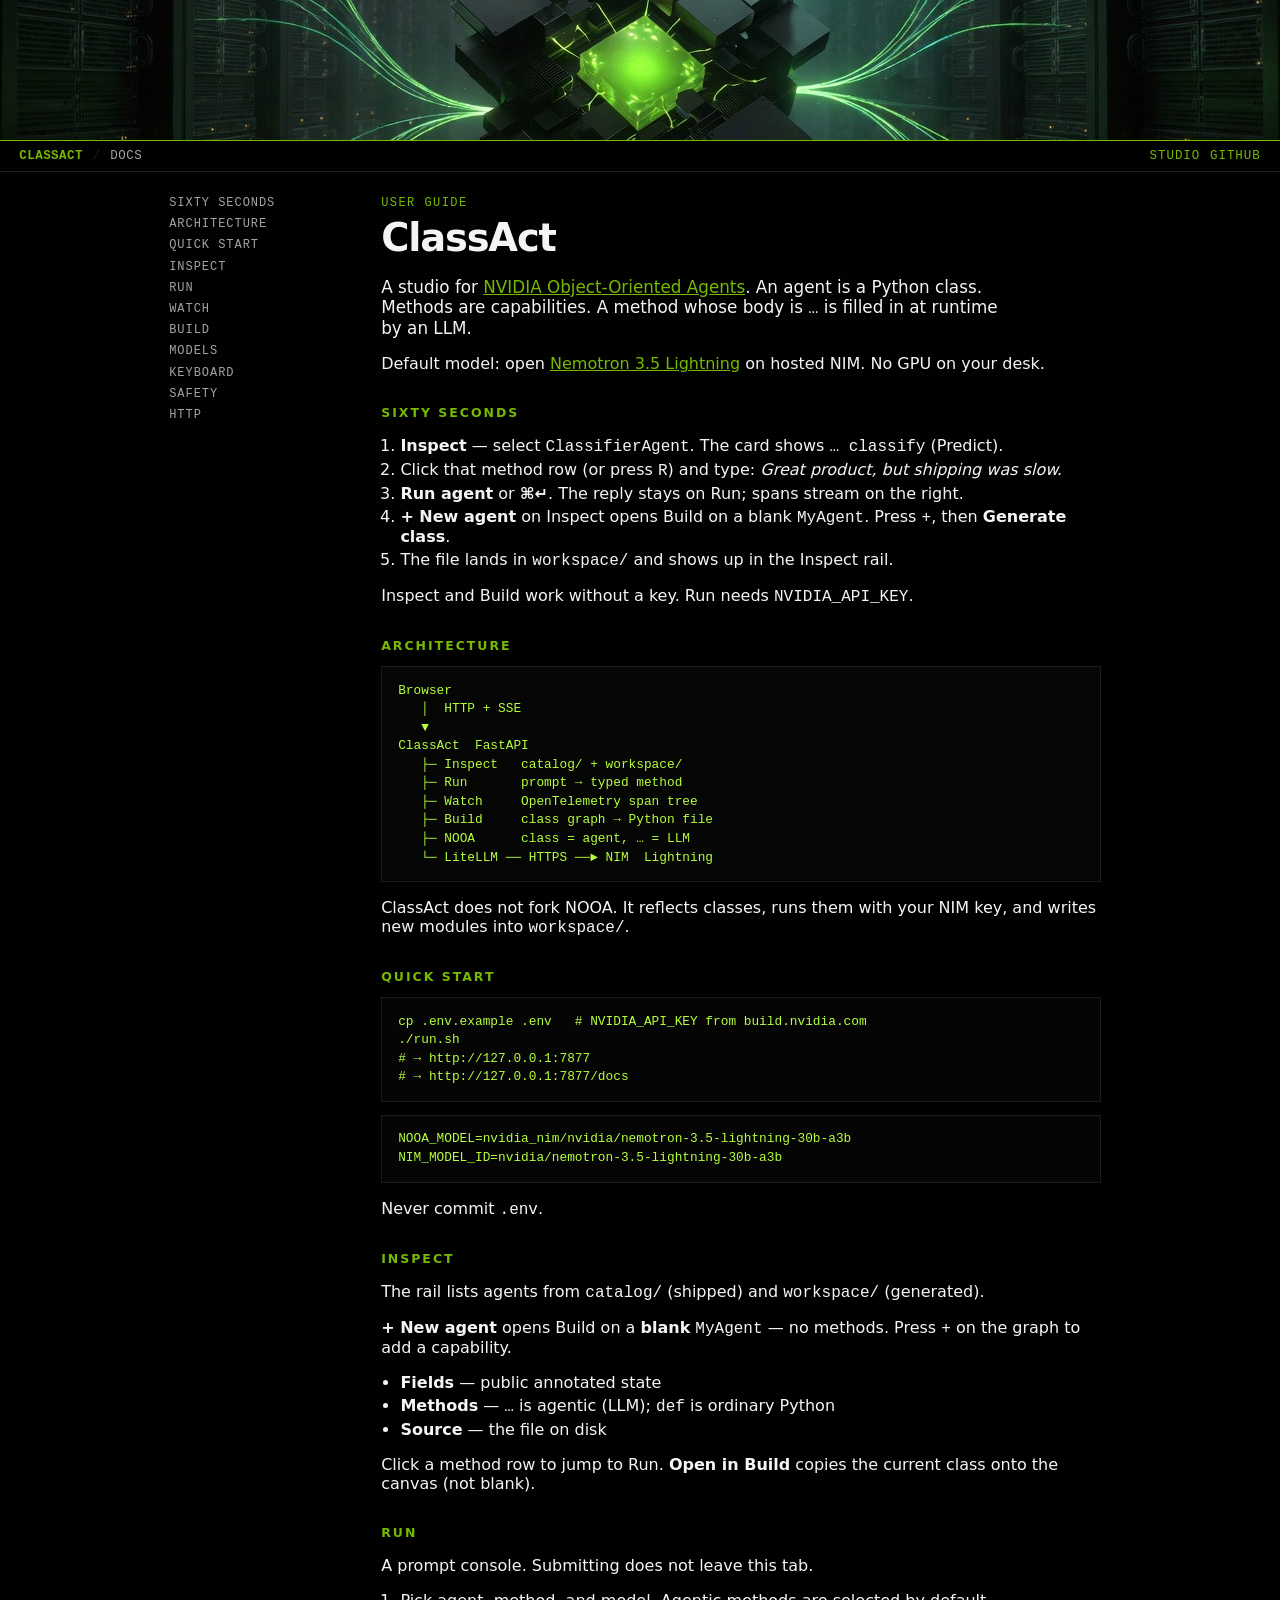
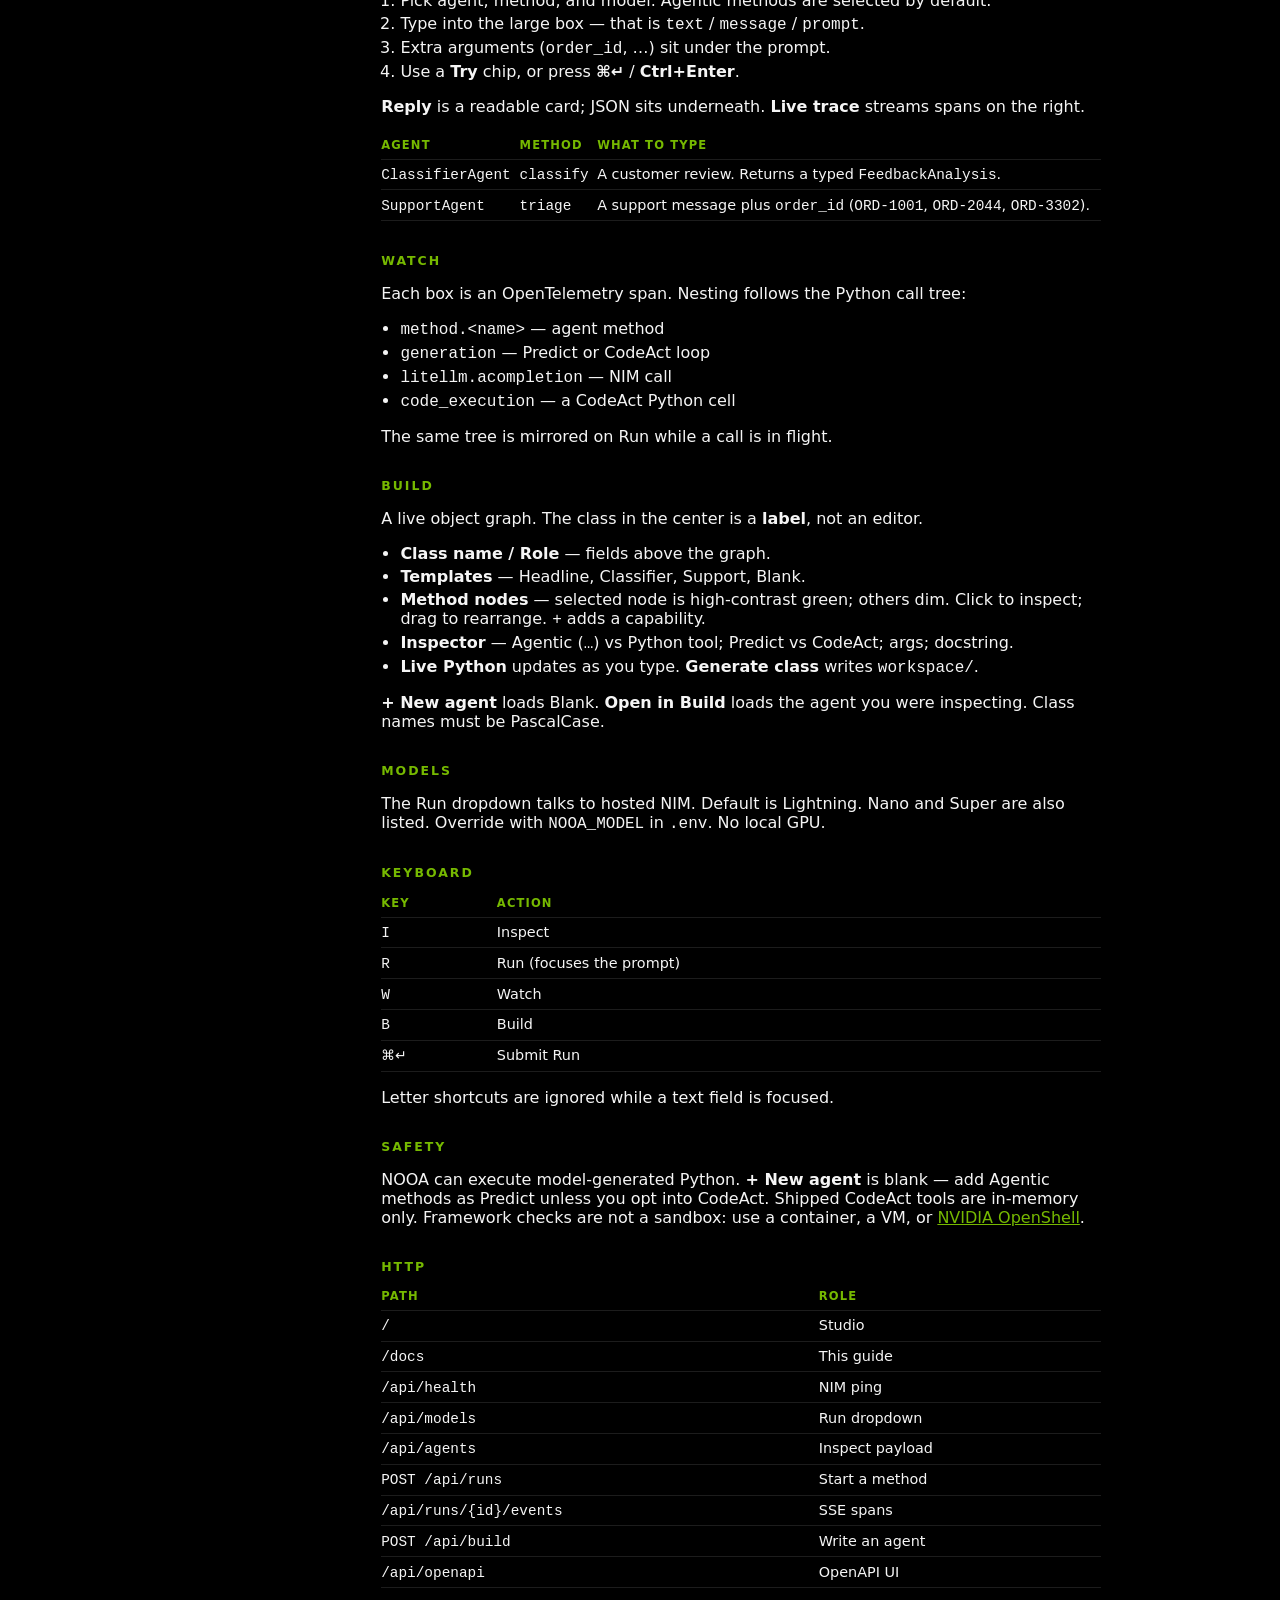
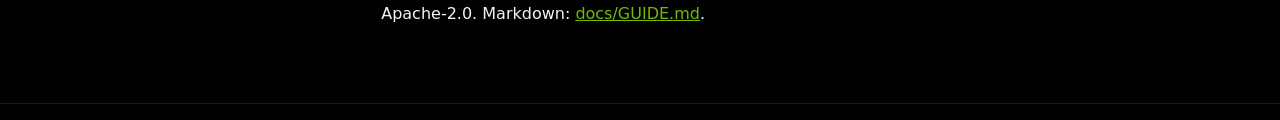
==== commit 921d88b3: "Refresh ClassAct docs to match the current studio. Covers + New agent (blank Build), prompt console," ====
--- a/static/docs.html
+++ b/static/docs.html
@@ -4,12 +4,12 @@
   <meta charset="UTF-8" />
   <meta name="viewport" content="width=device-width, initial-scale=1" />
   <title>Docs — ClassAct</title>
-  <link rel="stylesheet" href="/static/styles.css?v=0.1.4" />
+  <link rel="stylesheet" href="/static/styles.css?v=0.1.7" />
 </head>
 <body class="doc-body">
   <div class="scan" aria-hidden="true"></div>
   <header class="hero compact">
-    <img src="/static/header.jpg?v=0.1.5" alt="" class="banner" />
+    <img src="/static/header.jpg?v=0.1.5" alt="ClassAct" class="banner" />
   </header>
   <div class="statusbar">
     <span class="brand">CLASSACT</span>
@@ -22,12 +22,14 @@
 
   <main class="doc-wrap">
     <nav class="toc" aria-label="On this page">
-      <a href="#what">What it is</a>
+      <a href="#tour">Sixty seconds</a>
+      <a href="#what">Architecture</a>
       <a href="#start">Quick start</a>
       <a href="#inspect">Inspect</a>
       <a href="#run">Run</a>
       <a href="#watch">Watch</a>
       <a href="#build">Build</a>
+      <a href="#models">Models</a>
       <a href="#keys">Keyboard</a>
       <a href="#safety">Safety</a>
       <a href="#http">HTTP</a>
@@ -47,13 +49,23 @@
         on hosted NIM. No GPU on your desk.
       </p>
 
+      <h2 id="tour">Sixty seconds</h2>
+      <ol>
+        <li><strong>Inspect</strong> — select <code>ClassifierAgent</code>. The card shows <code>… classify</code> (Predict).</li>
+        <li>Click that method row (or press <code>R</code>) and type: <em>Great product, but shipping was slow.</em></li>
+        <li><strong>Run agent</strong> or <strong>⌘↵</strong>. The reply stays on Run; spans stream on the right.</li>
+        <li><strong>+ New agent</strong> on Inspect opens Build on a blank <code>MyAgent</code>. Press <code>+</code>, then <strong>Generate class</strong>.</li>
+        <li>The file lands in <code>workspace/</code> and shows up in the Inspect rail.</li>
+      </ol>
+      <p>Inspect and Build work without a key. Run needs <code>NVIDIA_API_KEY</code>.</p>
+
       <h2 id="what">Architecture</h2>
       <pre class="code">Browser
    │  HTTP + SSE
    ▼
 ClassAct  FastAPI
    ├─ Inspect   catalog/ + workspace/
-   ├─ Run       await a typed method
+   ├─ Run       prompt → typed method
    ├─ Watch     OpenTelemetry span tree
    ├─ Build     class graph → Python file
    ├─ NOOA      class = agent, … = LLM
@@ -63,30 +75,31 @@
       <h2 id="start">Quick start</h2>
       <pre class="code">cp .env.example .env   # NVIDIA_API_KEY from build.nvidia.com
 ./run.sh
-# → http://127.0.0.1:7877</pre>
-      <p>Inspect and Build work without a key. Run and Watch need NIM.</p>
+# → http://127.0.0.1:7877
+# → http://127.0.0.1:7877/docs</pre>
       <pre class="code">NOOA_MODEL=nvidia_nim/nvidia/nemotron-3.5-lightning-30b-a3b
 NIM_MODEL_ID=nvidia/nemotron-3.5-lightning-30b-a3b</pre>
       <p>Never commit <code>.env</code>.</p>
 
       <h2 id="inspect">Inspect</h2>
-      <p>The rail lists agents from <code>catalog/</code> (shipped) and <code>workspace/</code> (generated). The card is a UML view of the class:</p>
+      <p>The rail lists agents from <code>catalog/</code> (shipped) and <code>workspace/</code> (generated).</p>
+      <p><strong>+ New agent</strong> opens Build on a <strong>blank</strong> <code>MyAgent</code> — no methods. Press <code>+</code> on the graph to add a capability.</p>
       <ul>
         <li><strong>Fields</strong> — public annotated state</li>
         <li><strong>Methods</strong> — <code>…</code> is agentic (LLM); <code>def</code> is ordinary Python</li>
         <li><strong>Source</strong> — the file on disk</li>
       </ul>
-      <p>Click a method row to jump to Run. <strong>Open in Build</strong> loads the class onto the canvas.</p>
+      <p>Click a method row to jump to Run. <strong>Open in Build</strong> copies the current class onto the canvas (not blank).</p>
 
       <h2 id="run">Run</h2>
-      <p>Run is a prompt console.</p>
+      <p>A prompt console. Submitting does not leave this tab.</p>
       <ol>
         <li>Pick agent, method, and model. Agentic methods are selected by default.</li>
-        <li>Type into the large message box. That is the method’s main text argument (<code>text</code>, <code>message</code>, <code>prompt</code>, …).</li>
-        <li>Fill extra arguments (for example <code>order_id</code>) under the prompt.</li>
+        <li>Type into the large box — that is <code>text</code> / <code>message</code> / <code>prompt</code>.</li>
+        <li>Extra arguments (<code>order_id</code>, …) sit under the prompt.</li>
         <li>Use a <strong>Try</strong> chip, or press <strong>⌘↵</strong> / <strong>Ctrl+Enter</strong>.</li>
       </ol>
-      <p>The <strong>Reply</strong> stays on this tab. Structured objects render as cards; JSON sits underneath. Spans stream in Live trace — submitting does not navigate to Watch.</p>
+      <p><strong>Reply</strong> is a readable card; JSON sits underneath. <strong>Live trace</strong> streams spans on the right.</p>
       <table>
         <thead><tr><th>Agent</th><th>Method</th><th>What to type</th></tr></thead>
         <tbody>
@@ -104,24 +117,28 @@
       </table>
 
       <h2 id="watch">Watch</h2>
-      <p>Each box is an OpenTelemetry span. Nesting follows the Python call tree, not only the LLM transcript:</p>
+      <p>Each box is an OpenTelemetry span. Nesting follows the Python call tree:</p>
       <ul>
         <li><code>method.&lt;name&gt;</code> — agent method</li>
         <li><code>generation</code> — Predict or CodeAct loop</li>
         <li><code>litellm.acompletion</code> — NIM call</li>
         <li><code>code_execution</code> — a CodeAct Python cell</li>
       </ul>
+      <p>The same tree is mirrored on Run while a call is in flight.</p>
 
       <h2 id="build">Build</h2>
-      <p>A live object graph.</p>
+      <p>A live object graph. The class in the center is a <strong>label</strong>, not an editor.</p>
       <ul>
-        <li>The <strong>class</strong> in the center is a label. Edit name and role above the graph — the class is not a selected node.</li>
-        <li><strong>Methods orbit</strong> it. The selected method is high-contrast; others dim. Click to inspect; drag to rearrange. <code>+</code> adds a capability.</li>
-        <li>Kind: <strong>Agentic (…)</strong> vs <strong>Python tool</strong>.</li>
-        <li>Strategy: <strong>Predict</strong> (typed, no code exec) vs <strong>CodeAct</strong> (model writes Python).</li>
+        <li><strong>Class name / Role</strong> — fields above the graph.</li>
+        <li><strong>Templates</strong> — Headline, Classifier, Support, Blank.</li>
+        <li><strong>Method nodes</strong> — selected node is high-contrast green; others dim. Click to inspect; drag to rearrange. <code>+</code> adds a capability.</li>
+        <li><strong>Inspector</strong> — Agentic (<code>…</code>) vs Python tool; Predict vs CodeAct; args; docstring.</li>
         <li><strong>Live Python</strong> updates as you type. <strong>Generate class</strong> writes <code>workspace/</code>.</li>
       </ul>
-      <p>Templates: Headline, Classifier, Support, Blank. Class names must be PascalCase.</p>
+      <p><strong>+ New agent</strong> loads Blank. <strong>Open in Build</strong> loads the agent you were inspecting. Class names must be PascalCase.</p>
+
+      <h2 id="models">Models</h2>
+      <p>The Run dropdown talks to hosted NIM. Default is Lightning. Nano and Super are also listed. Override with <code>NOOA_MODEL</code> in <code>.env</code>. No local GPU.</p>
 
       <h2 id="keys">Keyboard</h2>
       <table>
@@ -137,7 +154,7 @@
       <p>Letter shortcuts are ignored while a text field is focused.</p>
 
       <h2 id="safety">Safety</h2>
-      <p>NOOA can execute model-generated Python. New Build agents default to Predict. Shipped CodeAct tools are in-memory only. Framework checks are not a sandbox — use a container, a VM, or <a href="https://github.com/NVIDIA/OpenShell">NVIDIA OpenShell</a>.</p>
+      <p>NOOA can execute model-generated Python. <strong>+ New agent</strong> is blank — add Agentic methods as Predict unless you opt into CodeAct. Shipped CodeAct tools are in-memory only. Framework checks are not a sandbox: use a container, a VM, or <a href="https://github.com/NVIDIA/OpenShell">NVIDIA OpenShell</a>.</p>
 
       <h2 id="http">HTTP</h2>
       <table>
@@ -146,6 +163,7 @@
           <tr><td><code>/</code></td><td>Studio</td></tr>
           <tr><td><code>/docs</code></td><td>This guide</td></tr>
           <tr><td><code>/api/health</code></td><td>NIM ping</td></tr>
+          <tr><td><code>/api/models</code></td><td>Run dropdown</td></tr>
           <tr><td><code>/api/agents</code></td><td>Inspect payload</td></tr>
           <tr><td><code>POST /api/runs</code></td><td>Start a method</td></tr>
           <tr><td><code>/api/runs/{id}/events</code></td><td>SSE spans</td></tr>
@@ -153,7 +171,7 @@
           <tr><td><code>/api/openapi</code></td><td>OpenAPI UI</td></tr>
         </tbody>
       </table>
-      <p>Apache-2.0. Markdown copy: <a href="https://github.com/cobusgreyling/classact/blob/main/docs/GUIDE.md">docs/GUIDE.md</a>.</p>
+      <p>Apache-2.0. Markdown: <a href="https://github.com/cobusgreyling/classact/blob/main/docs/GUIDE.md">docs/GUIDE.md</a>.</p>
     </article>
   </main>
   <footer>
--- a/static/styles.css
+++ b/static/styles.css
@@ -131,6 +131,24 @@
 .item:hover, .item.on { border-color: var(--green); }
 .item .cls { display: block; font-weight: 650; }
 .item .meta { display: block; color: var(--muted); font-size: 0.75rem; font-family: var(--mono); }
+.new-agent {
+  width: 100%;
+  margin-top: 0.55rem;
+  background: transparent;
+  border: 1px dashed var(--green);
+  color: var(--green);
+  padding: 0.7rem 0.8rem;
+  font: inherit;
+  font-weight: 700;
+  letter-spacing: 0.08em;
+  text-transform: uppercase;
+  cursor: pointer;
+}
+.new-agent:hover {
+  background: rgba(118, 185, 0, 0.12);
+  color: var(--green-2);
+  border-style: solid;
+}
 
 .empty, .hint, .muted, .role { color: var(--muted); }
 .role { max-width: 46rem; white-space: pre-wrap; }
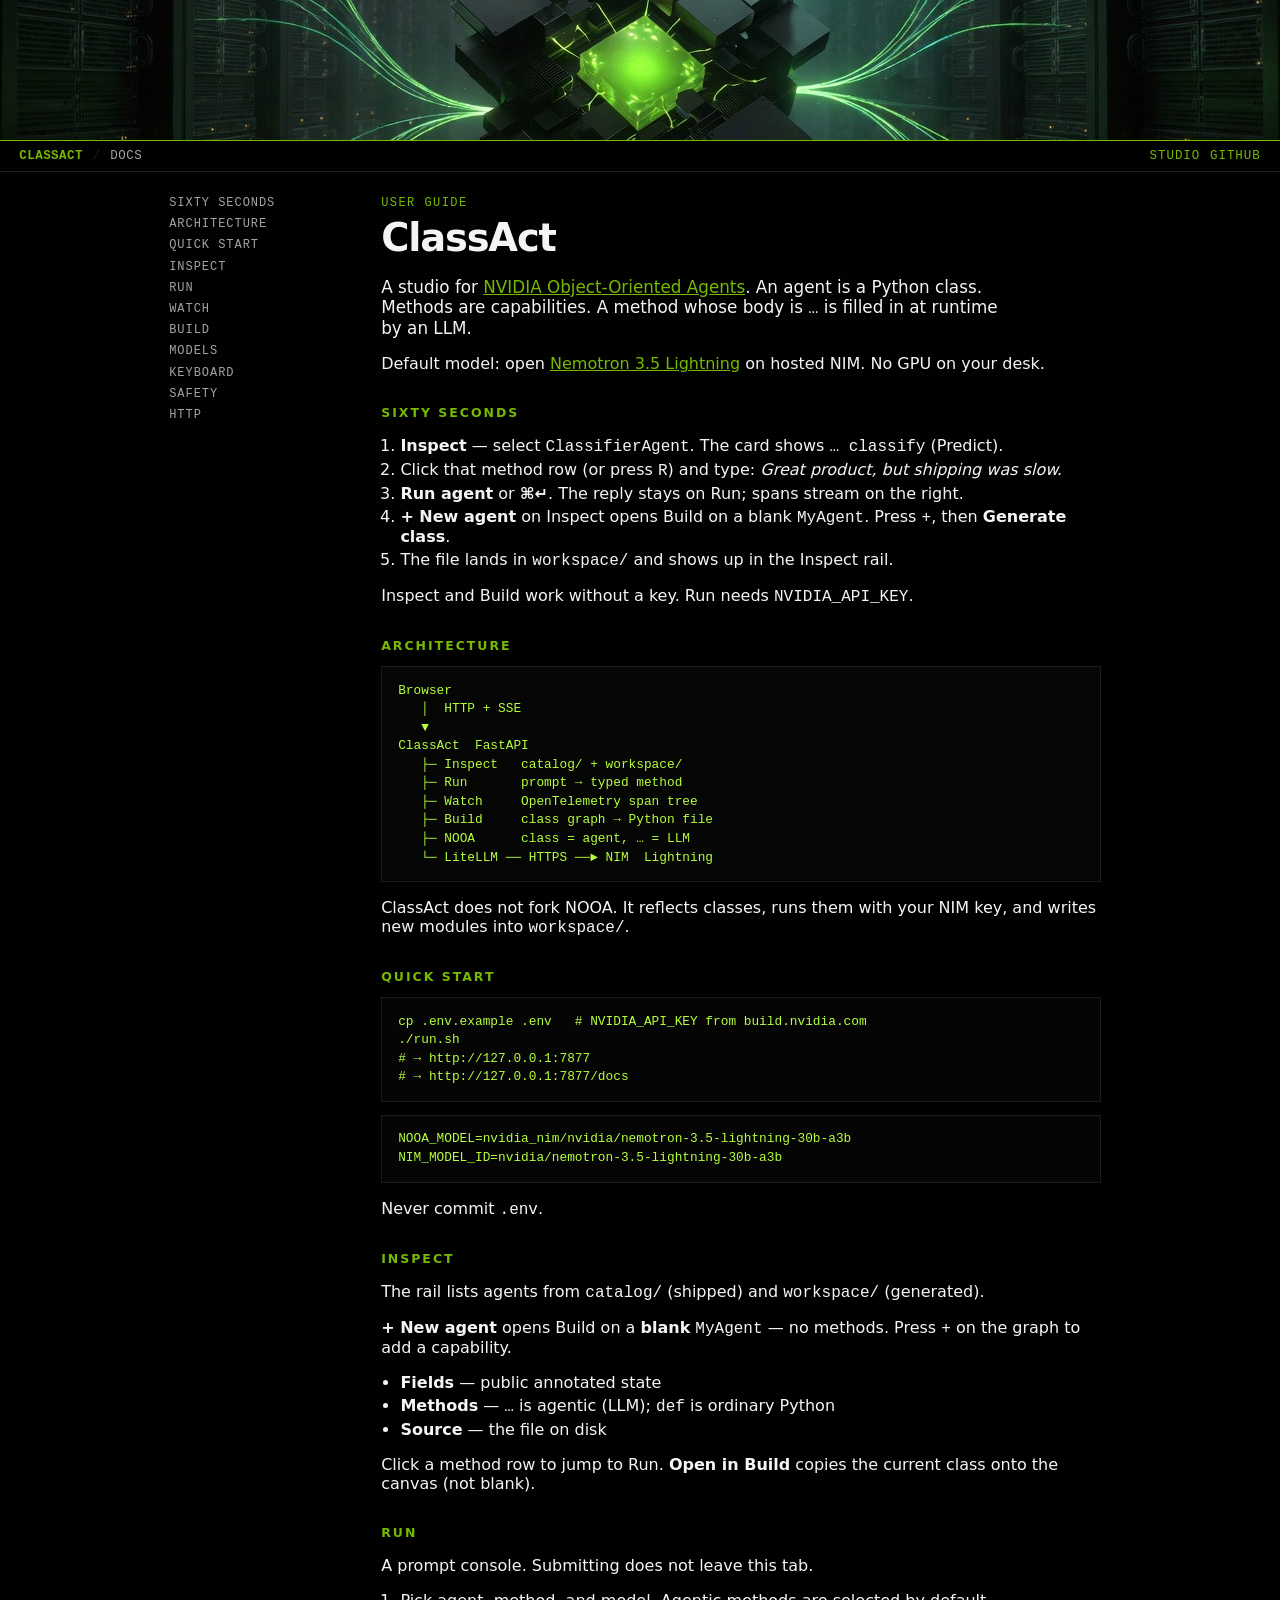
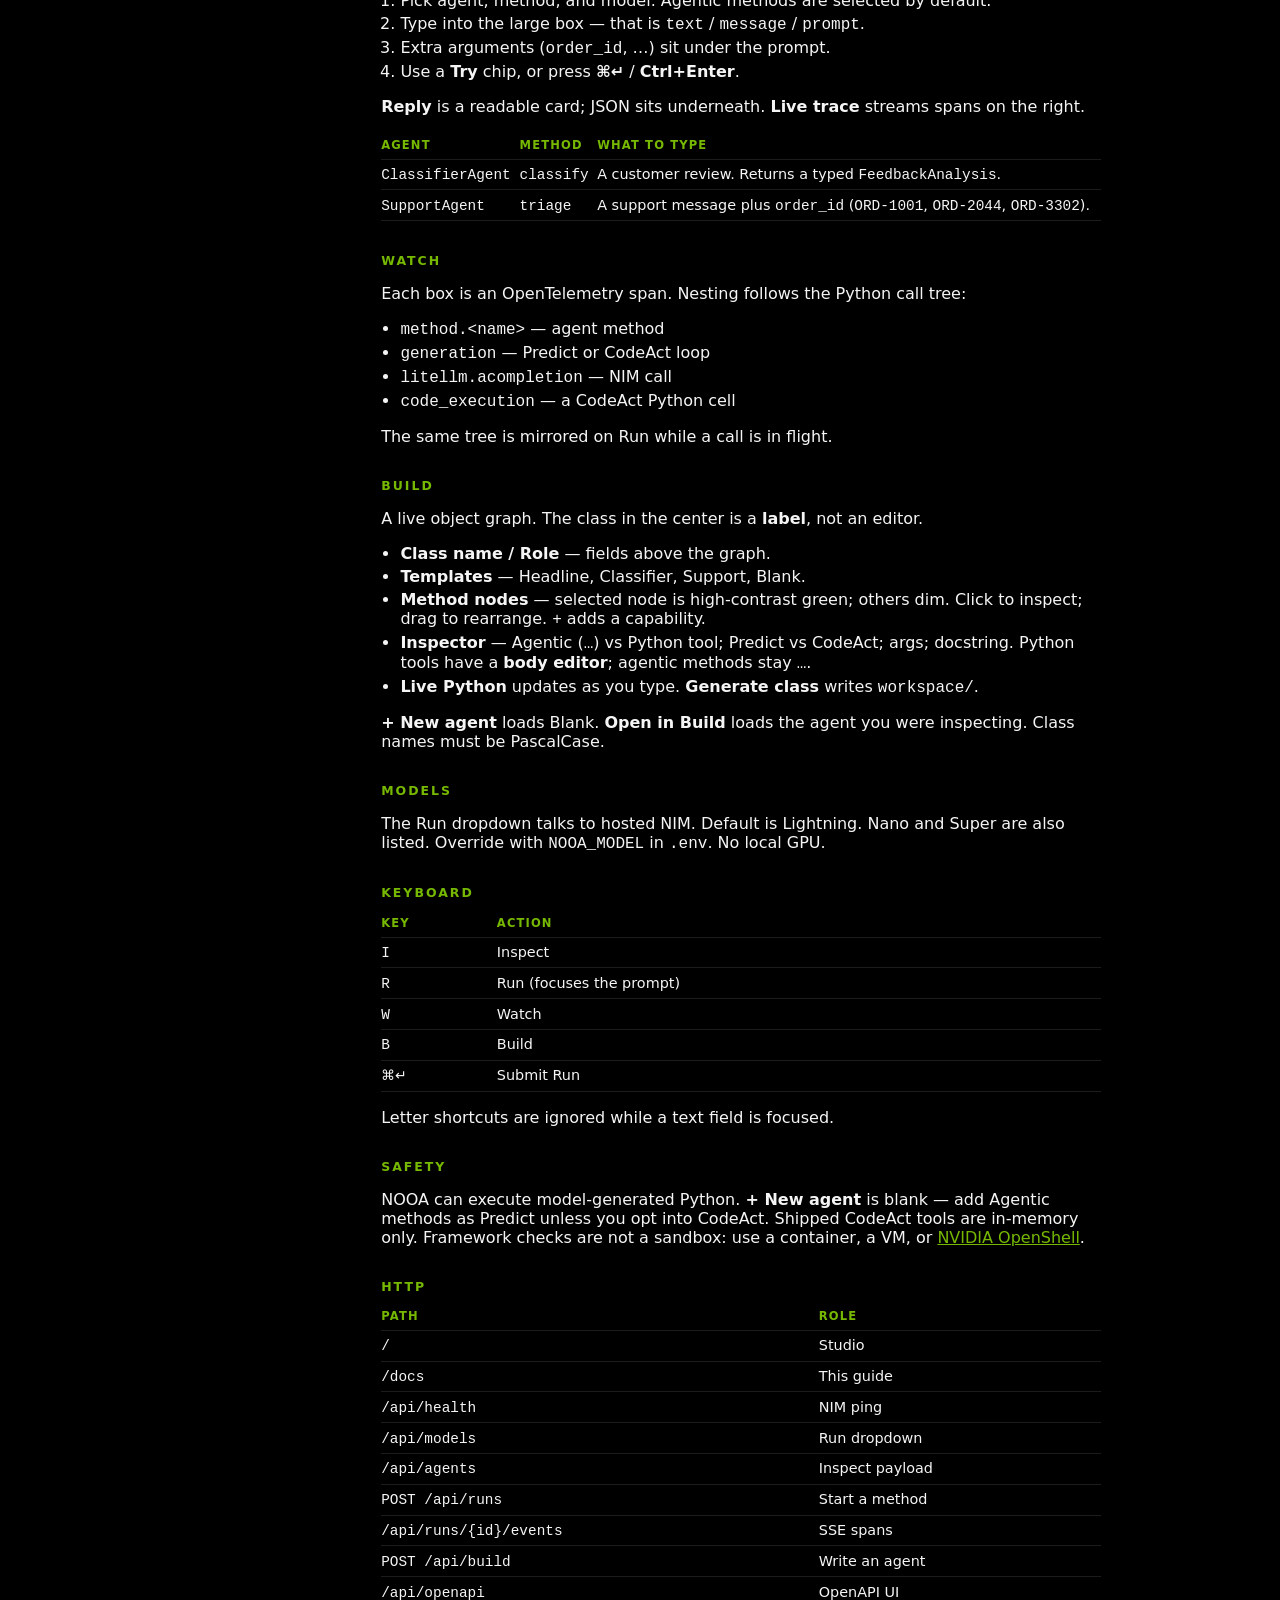
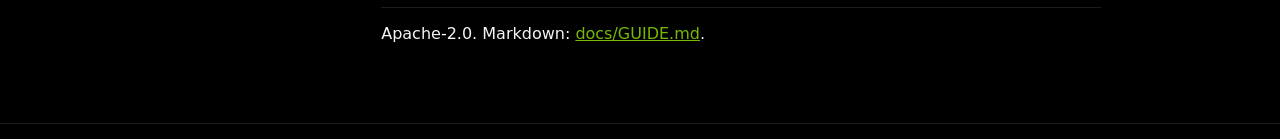
==== commit dbf15edf: "Let Build edit Python-tool bodies and write them into generated agents. Python-tool nodes get a body" ====
--- a/static/docs.html
+++ b/static/docs.html
@@ -4,7 +4,7 @@
   <meta charset="UTF-8" />
   <meta name="viewport" content="width=device-width, initial-scale=1" />
   <title>Docs — ClassAct</title>
-  <link rel="stylesheet" href="/static/styles.css?v=0.1.7" />
+  <link rel="stylesheet" href="/static/styles.css?v=0.1.8" />
 </head>
 <body class="doc-body">
   <div class="scan" aria-hidden="true"></div>
@@ -132,7 +132,7 @@
         <li><strong>Class name / Role</strong> — fields above the graph.</li>
         <li><strong>Templates</strong> — Headline, Classifier, Support, Blank.</li>
         <li><strong>Method nodes</strong> — selected node is high-contrast green; others dim. Click to inspect; drag to rearrange. <code>+</code> adds a capability.</li>
-        <li><strong>Inspector</strong> — Agentic (<code>…</code>) vs Python tool; Predict vs CodeAct; args; docstring.</li>
+        <li><strong>Inspector</strong> — Agentic (<code>…</code>) vs Python tool; Predict vs CodeAct; args; docstring. Python tools have a <strong>body editor</strong>; agentic methods stay <code>…</code>.</li>
         <li><strong>Live Python</strong> updates as you type. <strong>Generate class</strong> writes <code>workspace/</code>.</li>
       </ul>
       <p><strong>+ New agent</strong> loads Blank. <strong>Open in Build</strong> loads the agent you were inspecting. Class names must be PascalCase.</p>
--- a/static/styles.css
+++ b/static/styles.css
@@ -540,6 +540,14 @@
 .pick small { display: block; color: var(--muted); font-size: 0.72rem; margin-top: 0.15rem; letter-spacing: 0; text-transform: none; }
 .pick.on { border-color: var(--green); color: var(--green); }
 .arg-row { display: grid; grid-template-columns: 1fr 90px auto; gap: 0.35rem; margin-bottom: 0.35rem; align-items: center; }
+.code-edit {
+  font-family: var(--mono);
+  font-size: 0.82rem;
+  line-height: 1.4;
+  color: var(--green-2);
+  min-height: 8.5rem;
+  width: 100%;
+}
 .inspector-actions { display: flex; gap: 0.4rem; flex-wrap: wrap; margin-top: 1rem; }
 
 /* Watch board */
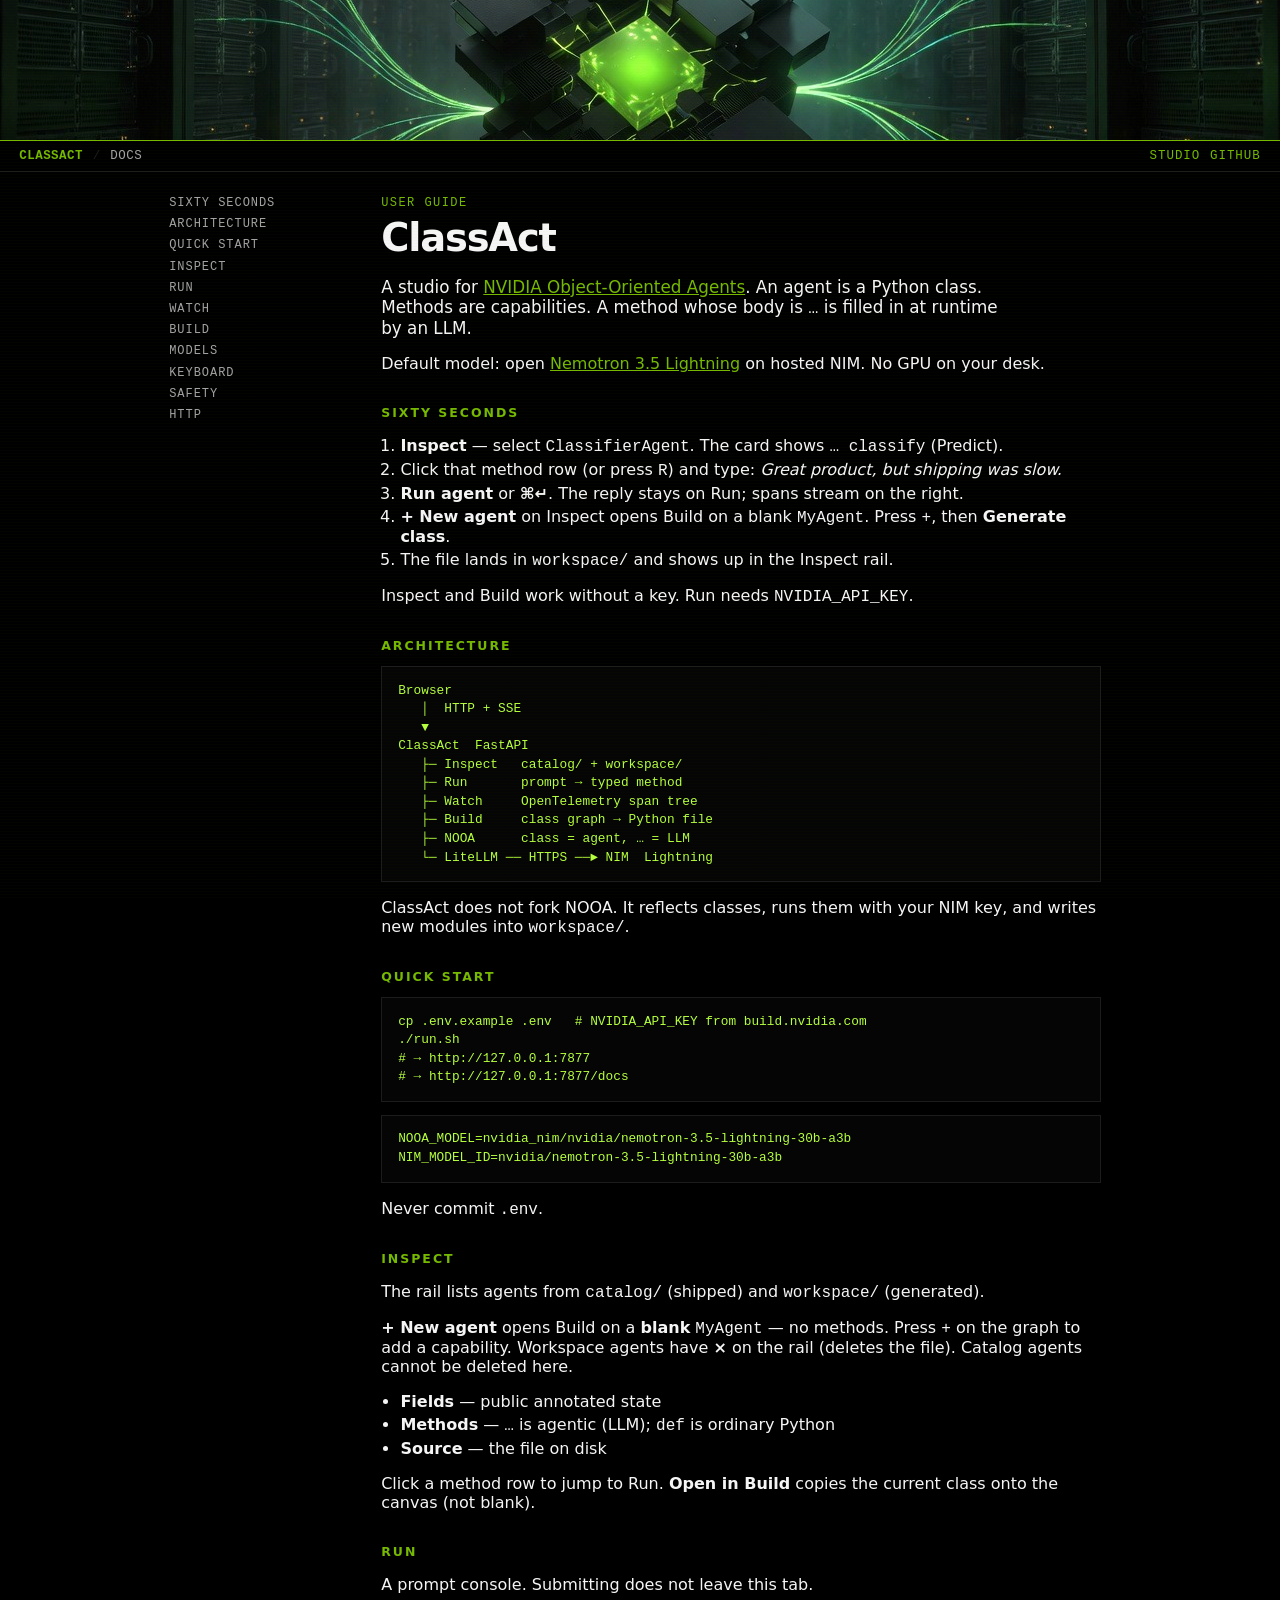
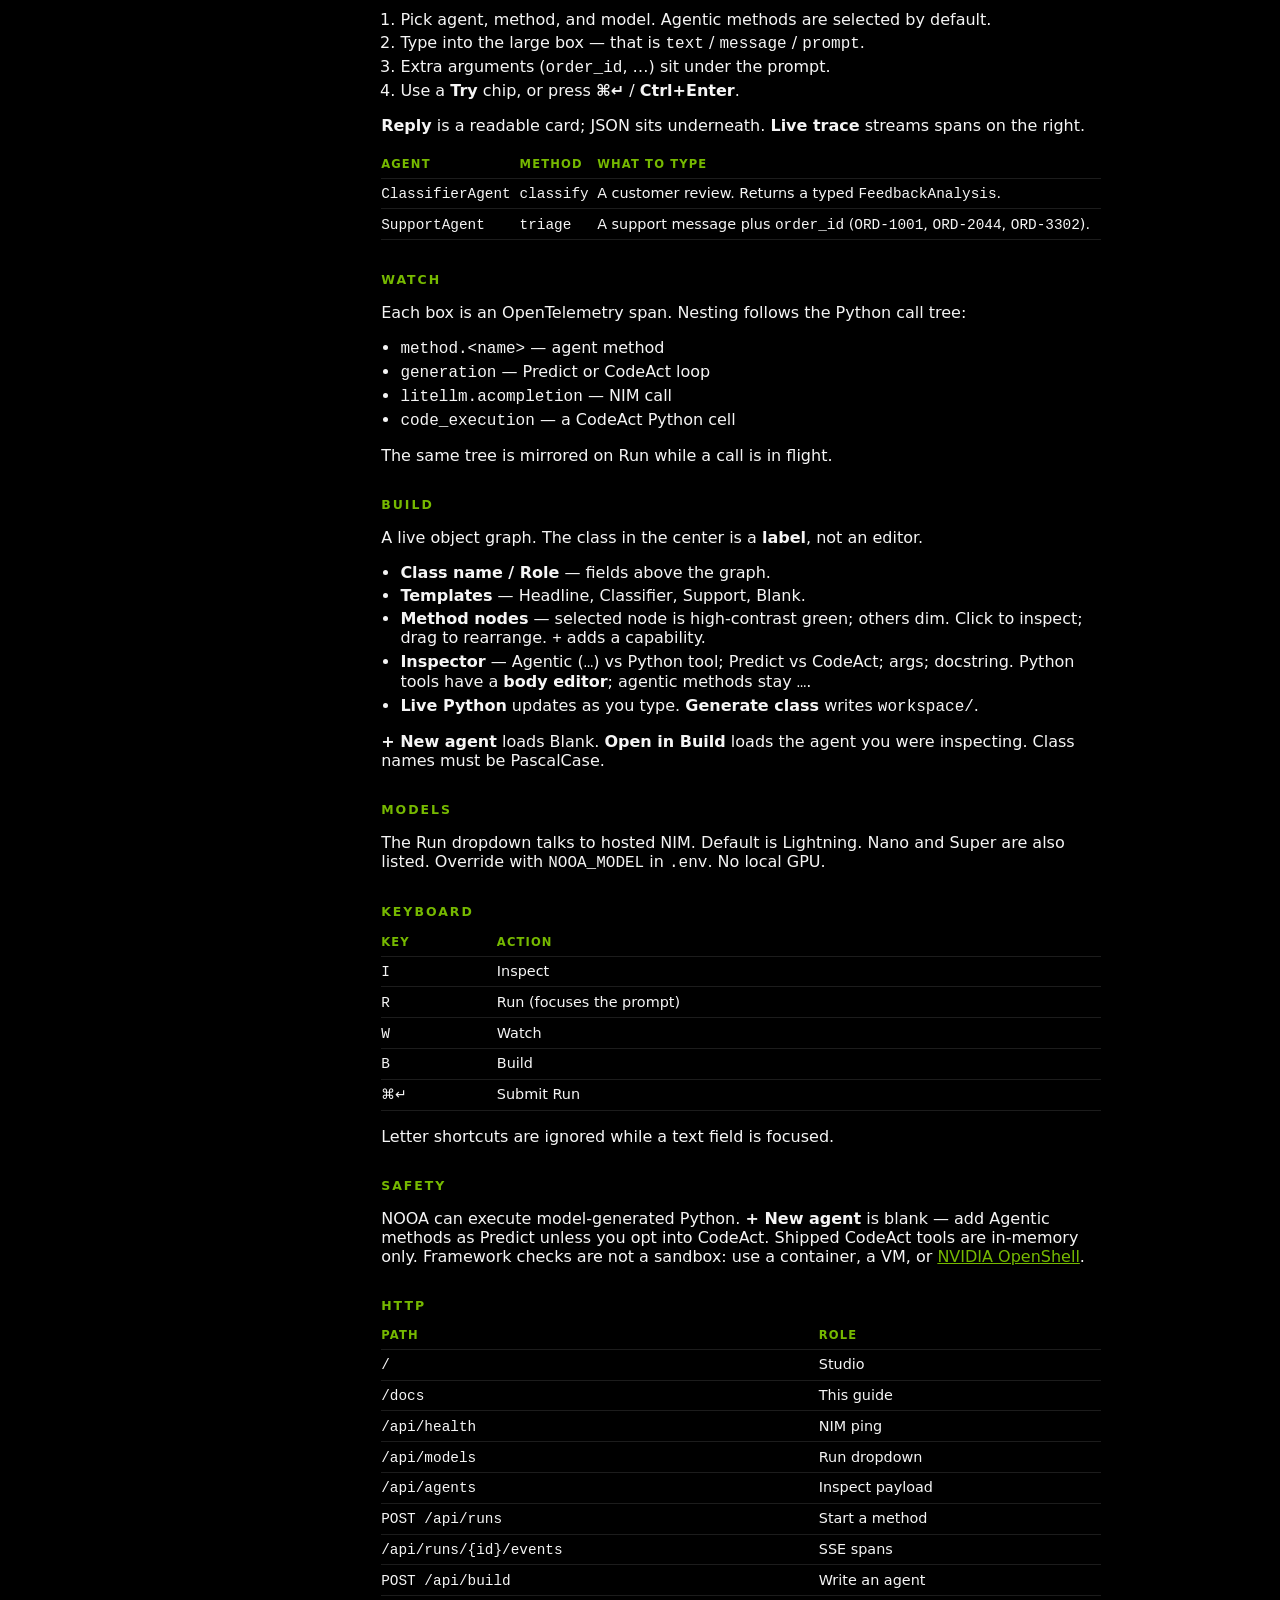
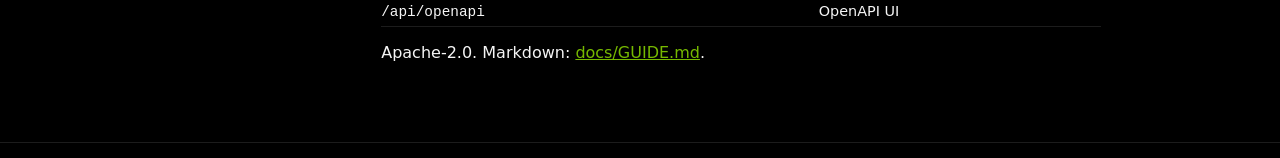
==== commit 9f907cfd: "Add delete for workspace agents on the Inspect rail. Catalog samples stay read-only. × removes the g" ====
--- a/static/docs.html
+++ b/static/docs.html
@@ -83,7 +83,7 @@
 
       <h2 id="inspect">Inspect</h2>
       <p>The rail lists agents from <code>catalog/</code> (shipped) and <code>workspace/</code> (generated).</p>
-      <p><strong>+ New agent</strong> opens Build on a <strong>blank</strong> <code>MyAgent</code> — no methods. Press <code>+</code> on the graph to add a capability.</p>
+      <p><strong>+ New agent</strong> opens Build on a <strong>blank</strong> <code>MyAgent</code> — no methods. Press <code>+</code> on the graph to add a capability. Workspace agents have <strong>×</strong> on the rail (deletes the file). Catalog agents cannot be deleted here.</p>
       <ul>
         <li><strong>Fields</strong> — public annotated state</li>
         <li><strong>Methods</strong> — <code>…</code> is agentic (LLM); <code>def</code> is ordinary Python</li>
--- a/static/styles.css
+++ b/static/styles.css
@@ -131,6 +131,18 @@
 .item:hover, .item.on { border-color: var(--green); }
 .item .cls { display: block; font-weight: 650; }
 .item .meta { display: block; color: var(--muted); font-size: 0.75rem; font-family: var(--mono); }
+.item-row { display: flex; gap: 0.25rem; align-items: stretch; }
+.item-row .item { flex: 1; min-width: 0; }
+.item-del {
+  width: 2rem;
+  background: transparent;
+  border: 1px solid var(--line);
+  color: var(--muted);
+  cursor: pointer;
+  font-size: 1.1rem;
+  line-height: 1;
+}
+.item-del:hover { border-color: var(--danger); color: var(--danger); }
 .new-agent {
   width: 100%;
   margin-top: 0.55rem;
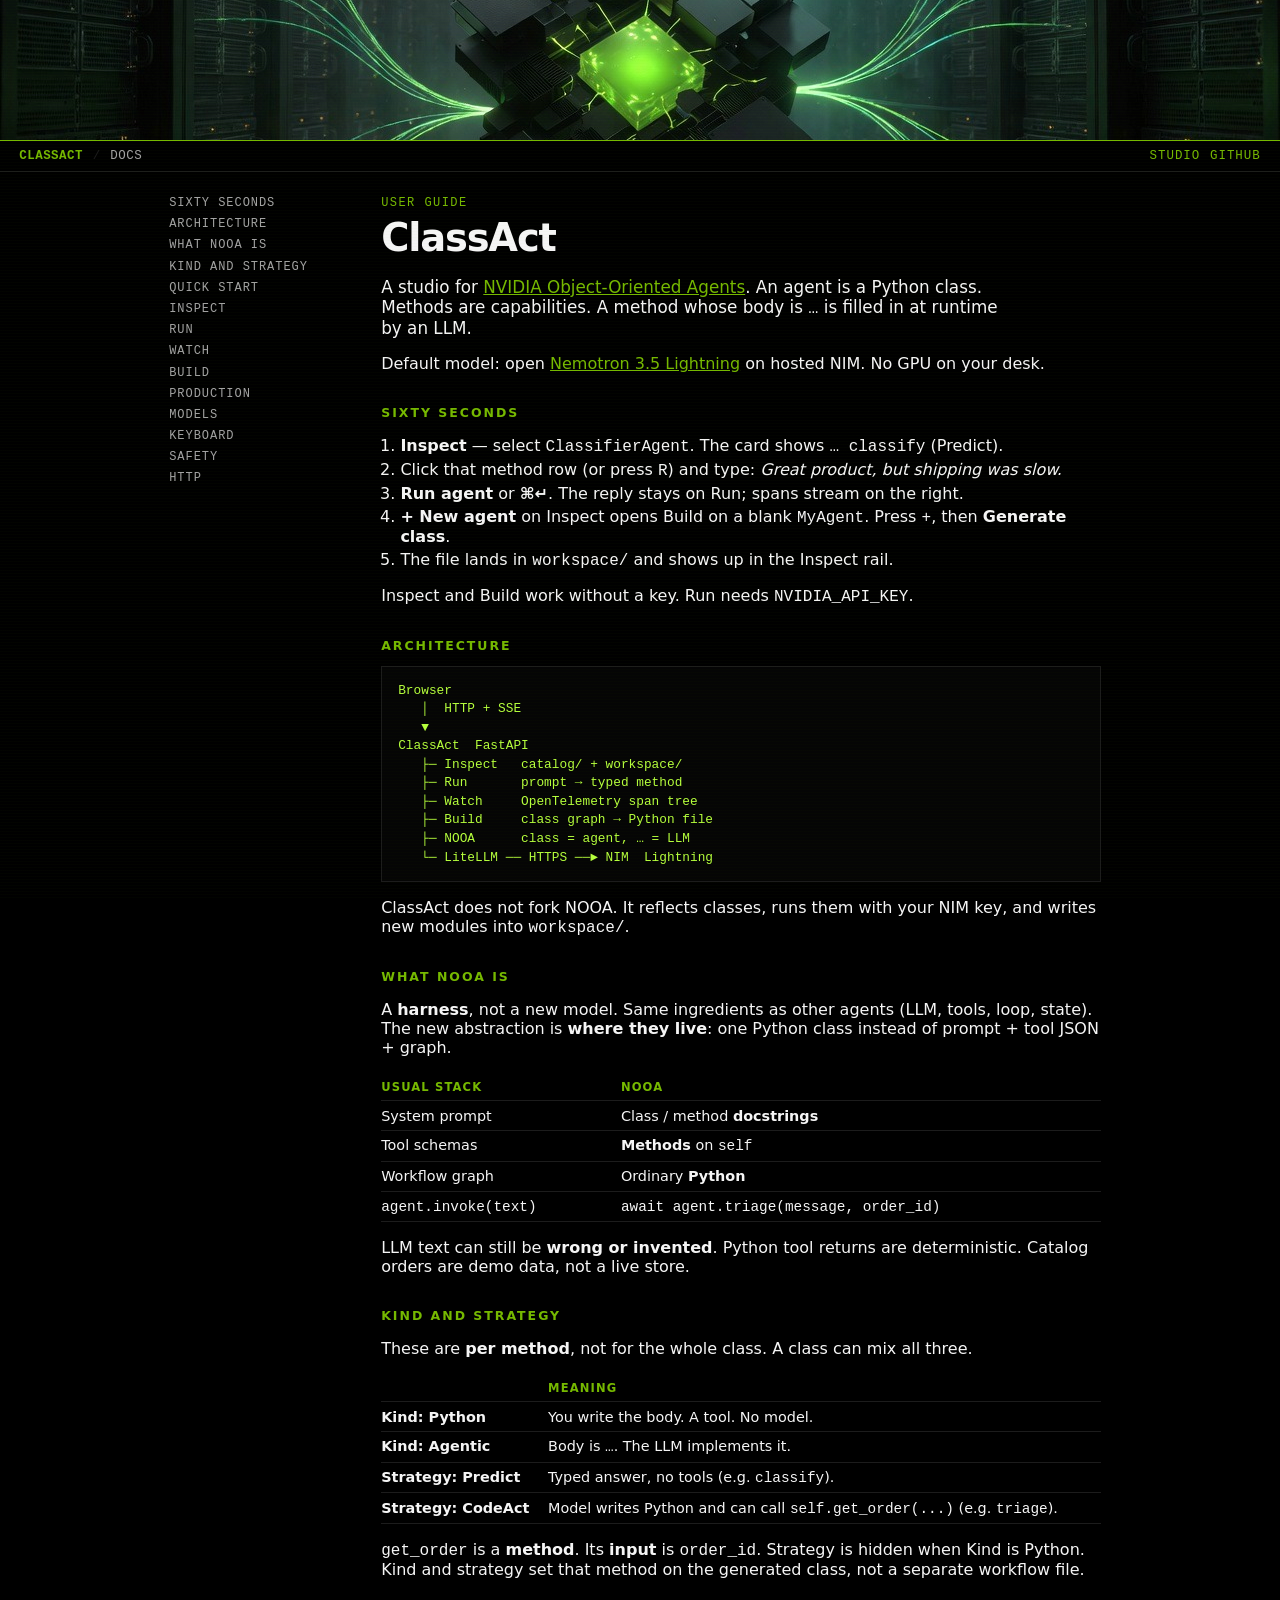
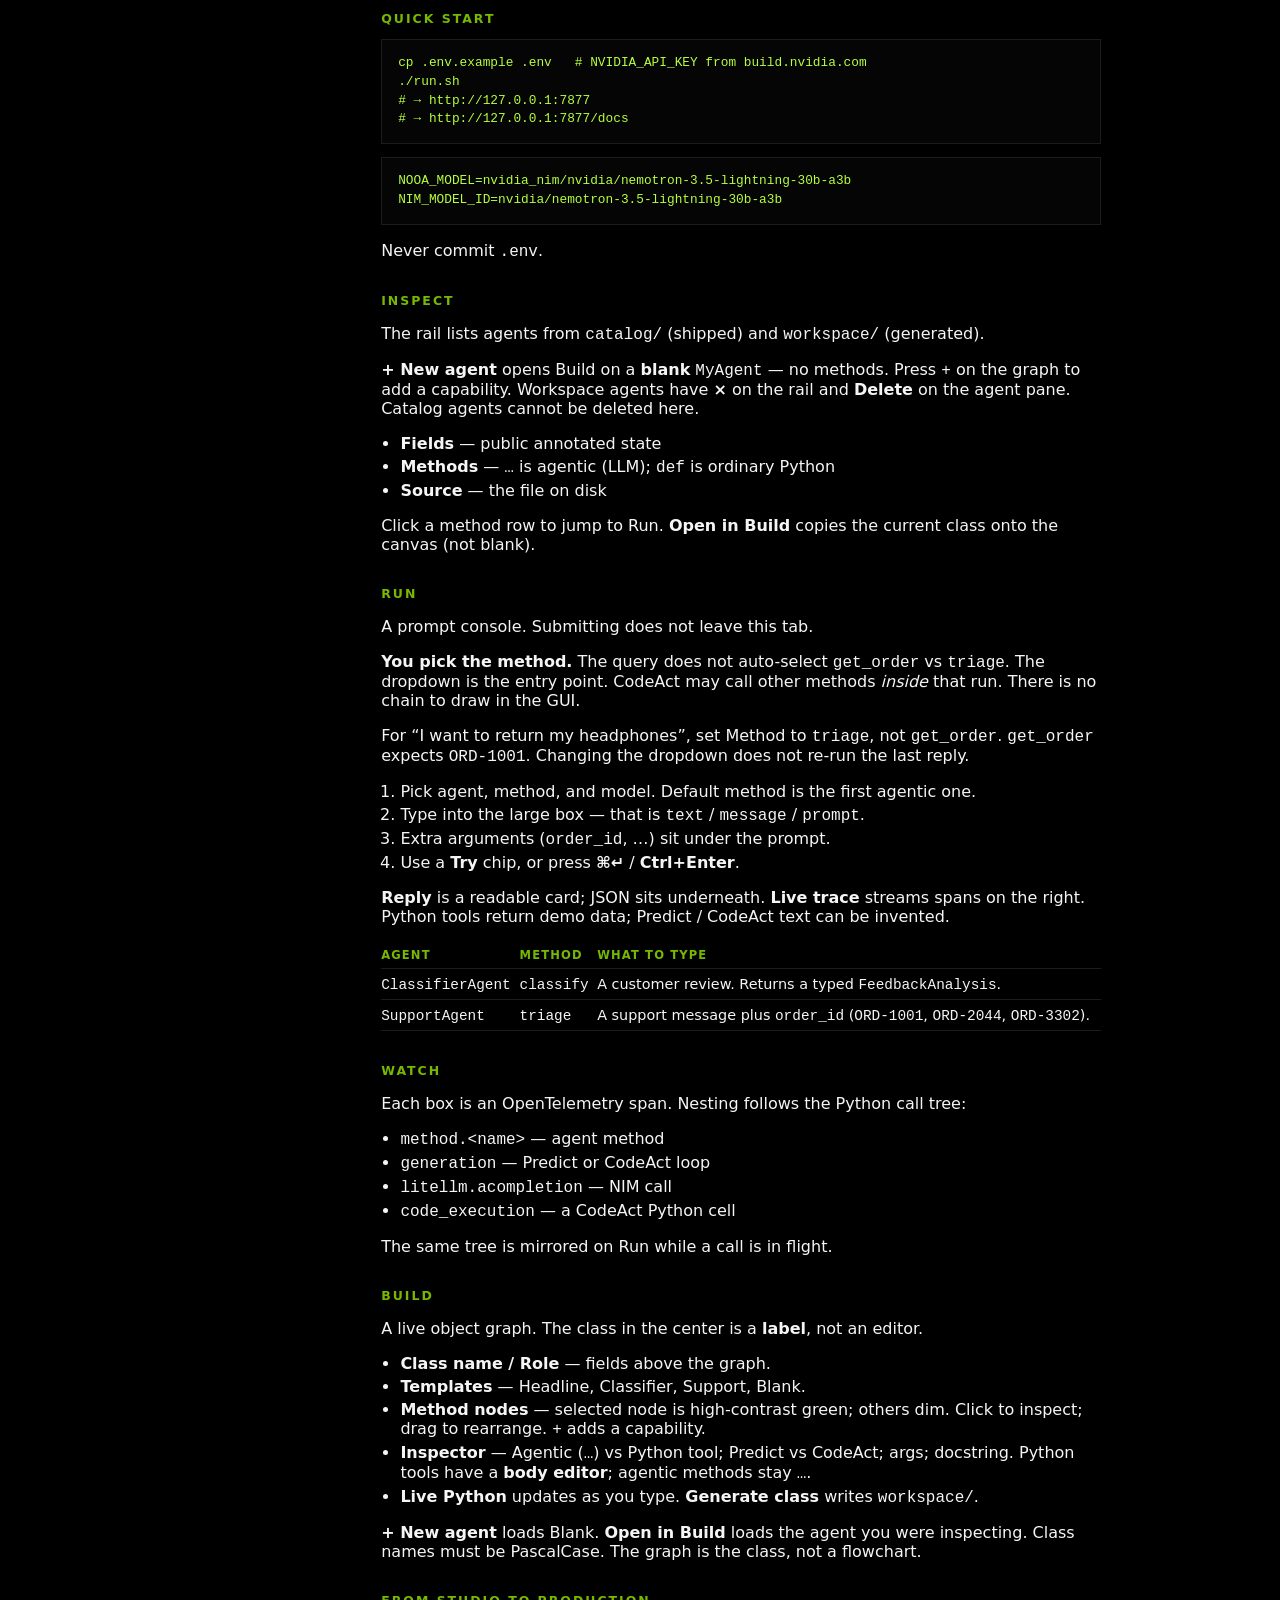
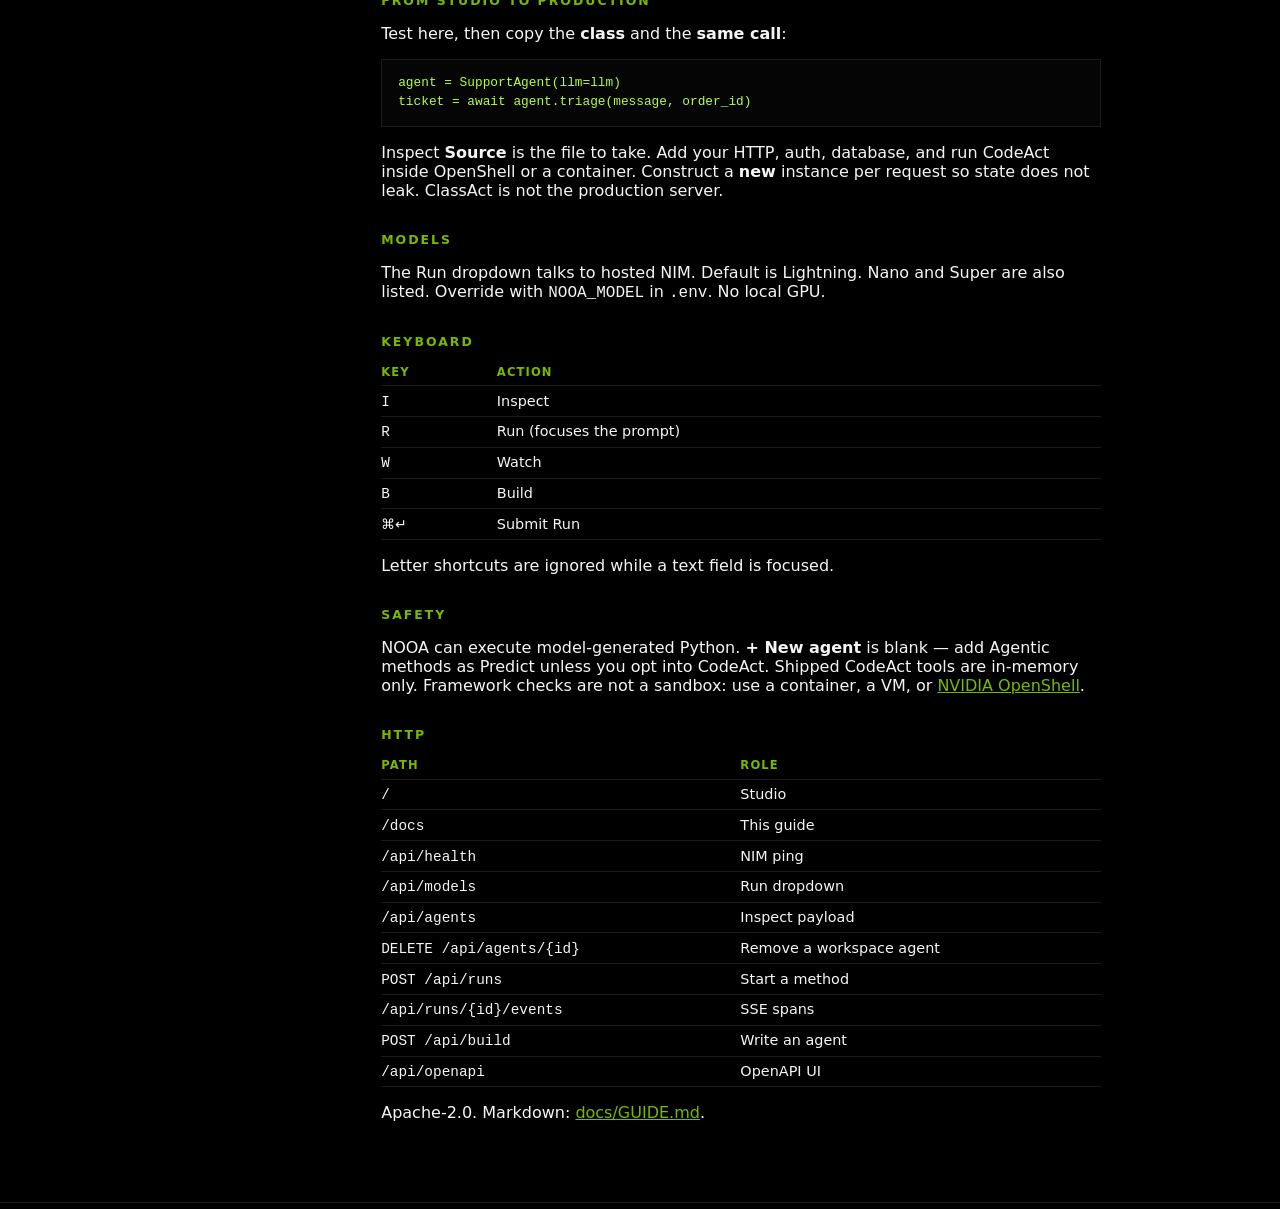
==== commit 25d9325e: "Document NOOA, kind/strategy, method selection, and production copy. Studio Q&A now lives in GUIDE.m" ====
--- a/static/docs.html
+++ b/static/docs.html
@@ -4,7 +4,7 @@
   <meta charset="UTF-8" />
   <meta name="viewport" content="width=device-width, initial-scale=1" />
   <title>Docs — ClassAct</title>
-  <link rel="stylesheet" href="/static/styles.css?v=0.1.8" />
+  <link rel="stylesheet" href="/static/styles.css?v=0.1.10" />
 </head>
 <body class="doc-body">
   <div class="scan" aria-hidden="true"></div>
@@ -24,11 +24,14 @@
     <nav class="toc" aria-label="On this page">
       <a href="#tour">Sixty seconds</a>
       <a href="#what">Architecture</a>
+      <a href="#nooa">What NOOA is</a>
+      <a href="#kind">Kind and strategy</a>
       <a href="#start">Quick start</a>
       <a href="#inspect">Inspect</a>
       <a href="#run">Run</a>
       <a href="#watch">Watch</a>
       <a href="#build">Build</a>
+      <a href="#prod">Production</a>
       <a href="#models">Models</a>
       <a href="#keys">Keyboard</a>
       <a href="#safety">Safety</a>
@@ -72,6 +75,32 @@
    └─ LiteLLM ── HTTPS ──► NIM  Lightning</pre>
       <p>ClassAct does not fork NOOA. It reflects classes, runs them with your NIM key, and writes new modules into <code>workspace/</code>.</p>
 
+      <h2 id="nooa">What NOOA is</h2>
+      <p>A <strong>harness</strong>, not a new model. Same ingredients as other agents (LLM, tools, loop, state). The new abstraction is <strong>where they live</strong>: one Python class instead of prompt + tool JSON + graph.</p>
+      <table>
+        <thead><tr><th>Usual stack</th><th>NOOA</th></tr></thead>
+        <tbody>
+          <tr><td>System prompt</td><td>Class / method <strong>docstrings</strong></td></tr>
+          <tr><td>Tool schemas</td><td><strong>Methods</strong> on <code>self</code></td></tr>
+          <tr><td>Workflow graph</td><td>Ordinary <strong>Python</strong></td></tr>
+          <tr><td><code>agent.invoke(text)</code></td><td><code>await agent.triage(message, order_id)</code></td></tr>
+        </tbody>
+      </table>
+      <p>LLM text can still be <strong>wrong or invented</strong>. Python tool returns are deterministic. Catalog orders are demo data, not a live store.</p>
+
+      <h2 id="kind">Kind and strategy</h2>
+      <p>These are <strong>per method</strong>, not for the whole class. A class can mix all three.</p>
+      <table>
+        <thead><tr><th></th><th>Meaning</th></tr></thead>
+        <tbody>
+          <tr><td><strong>Kind: Python</strong></td><td>You write the body. A tool. No model.</td></tr>
+          <tr><td><strong>Kind: Agentic</strong></td><td>Body is <code>…</code>. The LLM implements it.</td></tr>
+          <tr><td><strong>Strategy: Predict</strong></td><td>Typed answer, no tools (e.g. <code>classify</code>).</td></tr>
+          <tr><td><strong>Strategy: CodeAct</strong></td><td>Model writes Python and can call <code>self.get_order(...)</code> (e.g. <code>triage</code>).</td></tr>
+        </tbody>
+      </table>
+      <p><code>get_order</code> is a <strong>method</strong>. Its <strong>input</strong> is <code>order_id</code>. Strategy is hidden when Kind is Python. Kind and strategy set that method on the generated class, not a separate workflow file.</p>
+
       <h2 id="start">Quick start</h2>
       <pre class="code">cp .env.example .env   # NVIDIA_API_KEY from build.nvidia.com
 ./run.sh
@@ -83,7 +112,7 @@
 
       <h2 id="inspect">Inspect</h2>
       <p>The rail lists agents from <code>catalog/</code> (shipped) and <code>workspace/</code> (generated).</p>
-      <p><strong>+ New agent</strong> opens Build on a <strong>blank</strong> <code>MyAgent</code> — no methods. Press <code>+</code> on the graph to add a capability. Workspace agents have <strong>×</strong> on the rail (deletes the file). Catalog agents cannot be deleted here.</p>
+      <p><strong>+ New agent</strong> opens Build on a <strong>blank</strong> <code>MyAgent</code> — no methods. Press <code>+</code> on the graph to add a capability. Workspace agents have <strong>×</strong> on the rail and <strong>Delete</strong> on the agent pane. Catalog agents cannot be deleted here.</p>
       <ul>
         <li><strong>Fields</strong> — public annotated state</li>
         <li><strong>Methods</strong> — <code>…</code> is agentic (LLM); <code>def</code> is ordinary Python</li>
@@ -93,13 +122,15 @@
 
       <h2 id="run">Run</h2>
       <p>A prompt console. Submitting does not leave this tab.</p>
+      <p><strong>You pick the method.</strong> The query does not auto-select <code>get_order</code> vs <code>triage</code>. The dropdown is the entry point. CodeAct may call other methods <em>inside</em> that run. There is no chain to draw in the GUI.</p>
+      <p>For “I want to return my headphones”, set Method to <code>triage</code>, not <code>get_order</code>. <code>get_order</code> expects <code>ORD-1001</code>. Changing the dropdown does not re-run the last reply.</p>
       <ol>
-        <li>Pick agent, method, and model. Agentic methods are selected by default.</li>
+        <li>Pick agent, method, and model. Default method is the first agentic one.</li>
         <li>Type into the large box — that is <code>text</code> / <code>message</code> / <code>prompt</code>.</li>
         <li>Extra arguments (<code>order_id</code>, …) sit under the prompt.</li>
         <li>Use a <strong>Try</strong> chip, or press <strong>⌘↵</strong> / <strong>Ctrl+Enter</strong>.</li>
       </ol>
-      <p><strong>Reply</strong> is a readable card; JSON sits underneath. <strong>Live trace</strong> streams spans on the right.</p>
+      <p><strong>Reply</strong> is a readable card; JSON sits underneath. <strong>Live trace</strong> streams spans on the right. Python tools return demo data; Predict / CodeAct text can be invented.</p>
       <table>
         <thead><tr><th>Agent</th><th>Method</th><th>What to type</th></tr></thead>
         <tbody>
@@ -135,7 +166,13 @@
         <li><strong>Inspector</strong> — Agentic (<code>…</code>) vs Python tool; Predict vs CodeAct; args; docstring. Python tools have a <strong>body editor</strong>; agentic methods stay <code>…</code>.</li>
         <li><strong>Live Python</strong> updates as you type. <strong>Generate class</strong> writes <code>workspace/</code>.</li>
       </ul>
-      <p><strong>+ New agent</strong> loads Blank. <strong>Open in Build</strong> loads the agent you were inspecting. Class names must be PascalCase.</p>
+      <p><strong>+ New agent</strong> loads Blank. <strong>Open in Build</strong> loads the agent you were inspecting. Class names must be PascalCase. The graph is the class, not a flowchart.</p>
+
+      <h2 id="prod">From studio to production</h2>
+      <p>Test here, then copy the <strong>class</strong> and the <strong>same call</strong>:</p>
+      <pre class="code">agent = SupportAgent(llm=llm)
+ticket = await agent.triage(message, order_id)</pre>
+      <p>Inspect <strong>Source</strong> is the file to take. Add your HTTP, auth, database, and run CodeAct inside OpenShell or a container. Construct a <strong>new</strong> instance per request so state does not leak. ClassAct is not the production server.</p>
 
       <h2 id="models">Models</h2>
       <p>The Run dropdown talks to hosted NIM. Default is Lightning. Nano and Super are also listed. Override with <code>NOOA_MODEL</code> in <code>.env</code>. No local GPU.</p>
@@ -165,6 +202,7 @@
           <tr><td><code>/api/health</code></td><td>NIM ping</td></tr>
           <tr><td><code>/api/models</code></td><td>Run dropdown</td></tr>
           <tr><td><code>/api/agents</code></td><td>Inspect payload</td></tr>
+          <tr><td><code>DELETE /api/agents/{id}</code></td><td>Remove a workspace agent</td></tr>
           <tr><td><code>POST /api/runs</code></td><td>Start a method</td></tr>
           <tr><td><code>/api/runs/{id}/events</code></td><td>SSE spans</td></tr>
           <tr><td><code>POST /api/build</code></td><td>Write an agent</td></tr>
--- a/static/styles.css
+++ b/static/styles.css
@@ -134,15 +134,17 @@
 .item-row { display: flex; gap: 0.25rem; align-items: stretch; }
 .item-row .item { flex: 1; min-width: 0; }
 .item-del {
-  width: 2rem;
-  background: transparent;
-  border: 1px solid var(--line);
-  color: var(--muted);
-  cursor: pointer;
-  font-size: 1.1rem;
+  flex: 0 0 2.4rem;
+  width: 2.4rem;
+  min-width: 2.4rem;
+  background: #111;
+  border: 1px solid #555;
+  color: #f5f5f5;
+  cursor: pointer;
+  font-size: 1.25rem;
   line-height: 1;
 }
-.item-del:hover { border-color: var(--danger); color: var(--danger); }
+.item-del:hover { border-color: var(--danger); color: var(--danger); background: #1a0000; }
 .new-agent {
   width: 100%;
   margin-top: 0.55rem;
@@ -175,6 +177,9 @@
   flex-wrap: wrap;
   margin-bottom: 0.8rem;
 }
+.inspect-actions { display: flex; gap: 0.45rem; flex-wrap: wrap; }
+.btn.danger { border-color: var(--danger); color: var(--danger); }
+.btn.danger:hover { background: #1a0000; color: #ff8a8a; border-color: #ff8a8a; }
 
 .chips { display: flex; flex-wrap: wrap; gap: 0.35rem; min-height: 1.2rem; }
 .chip {
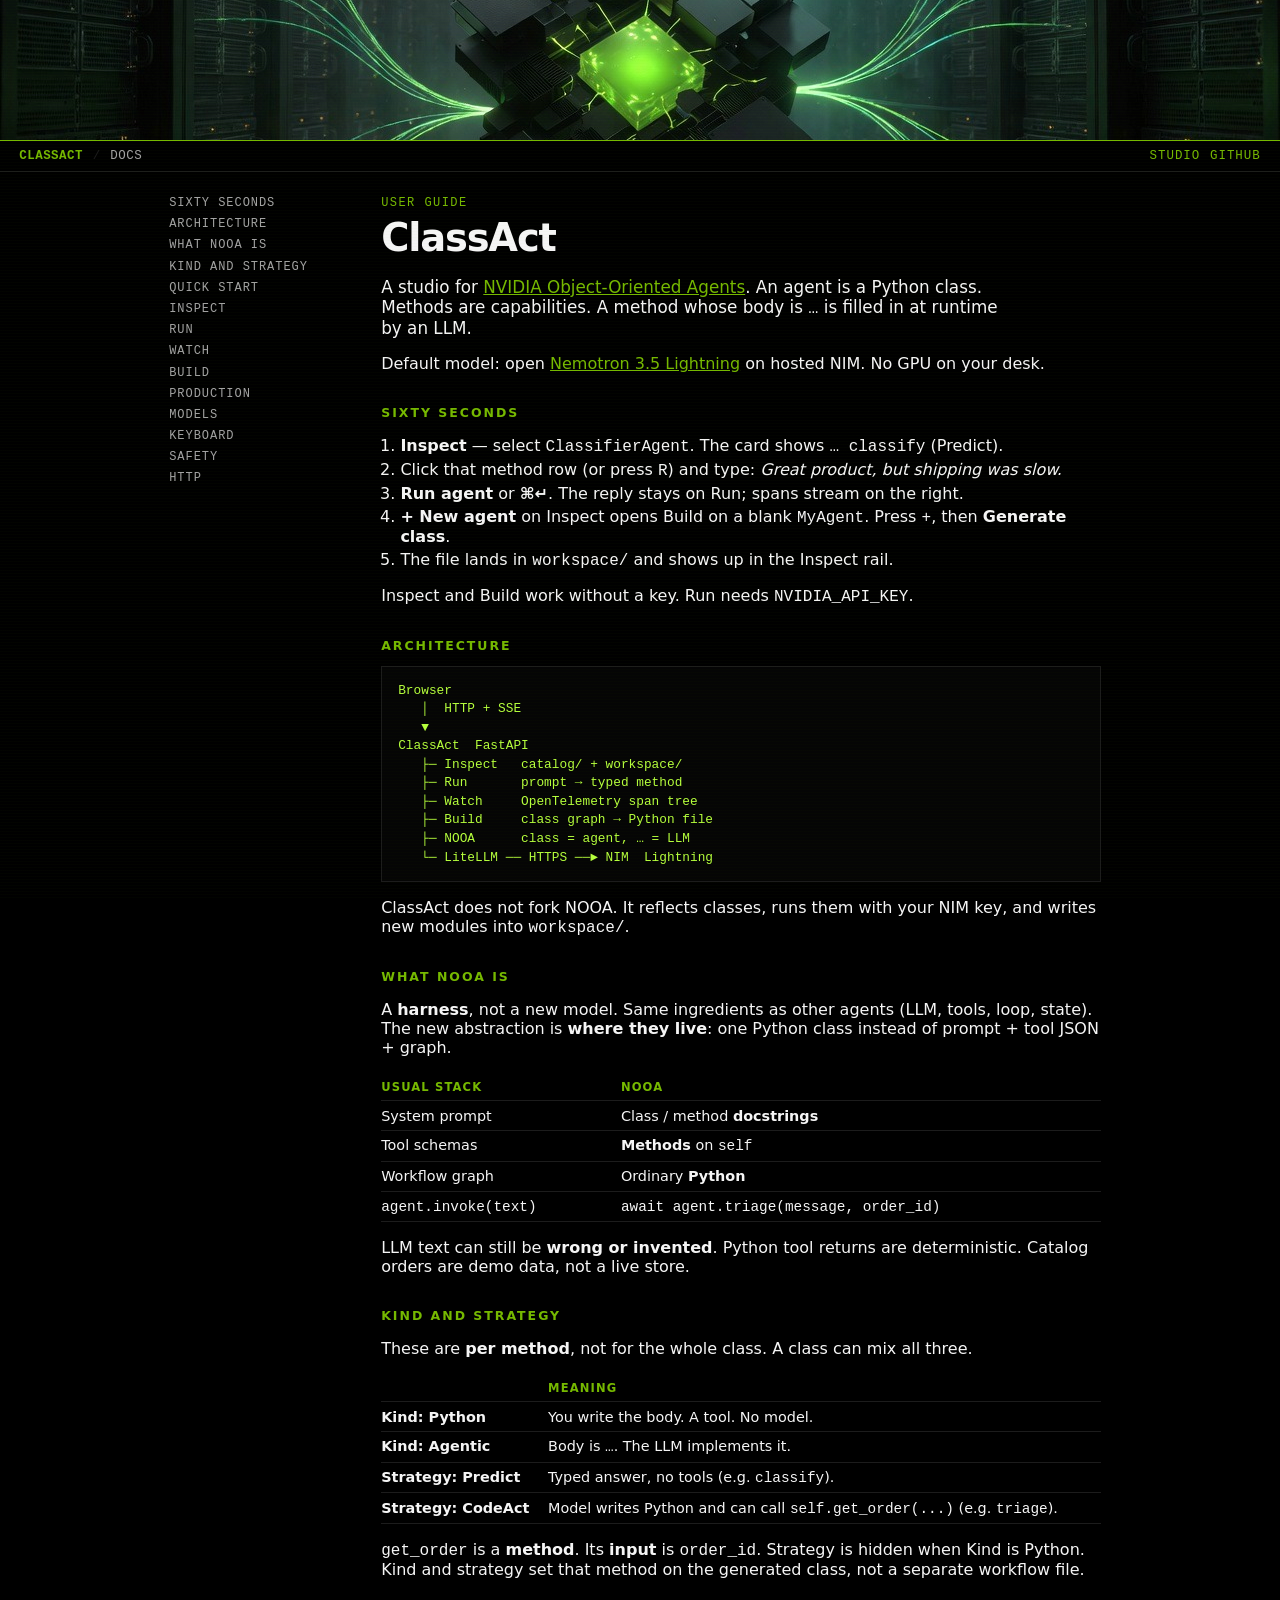
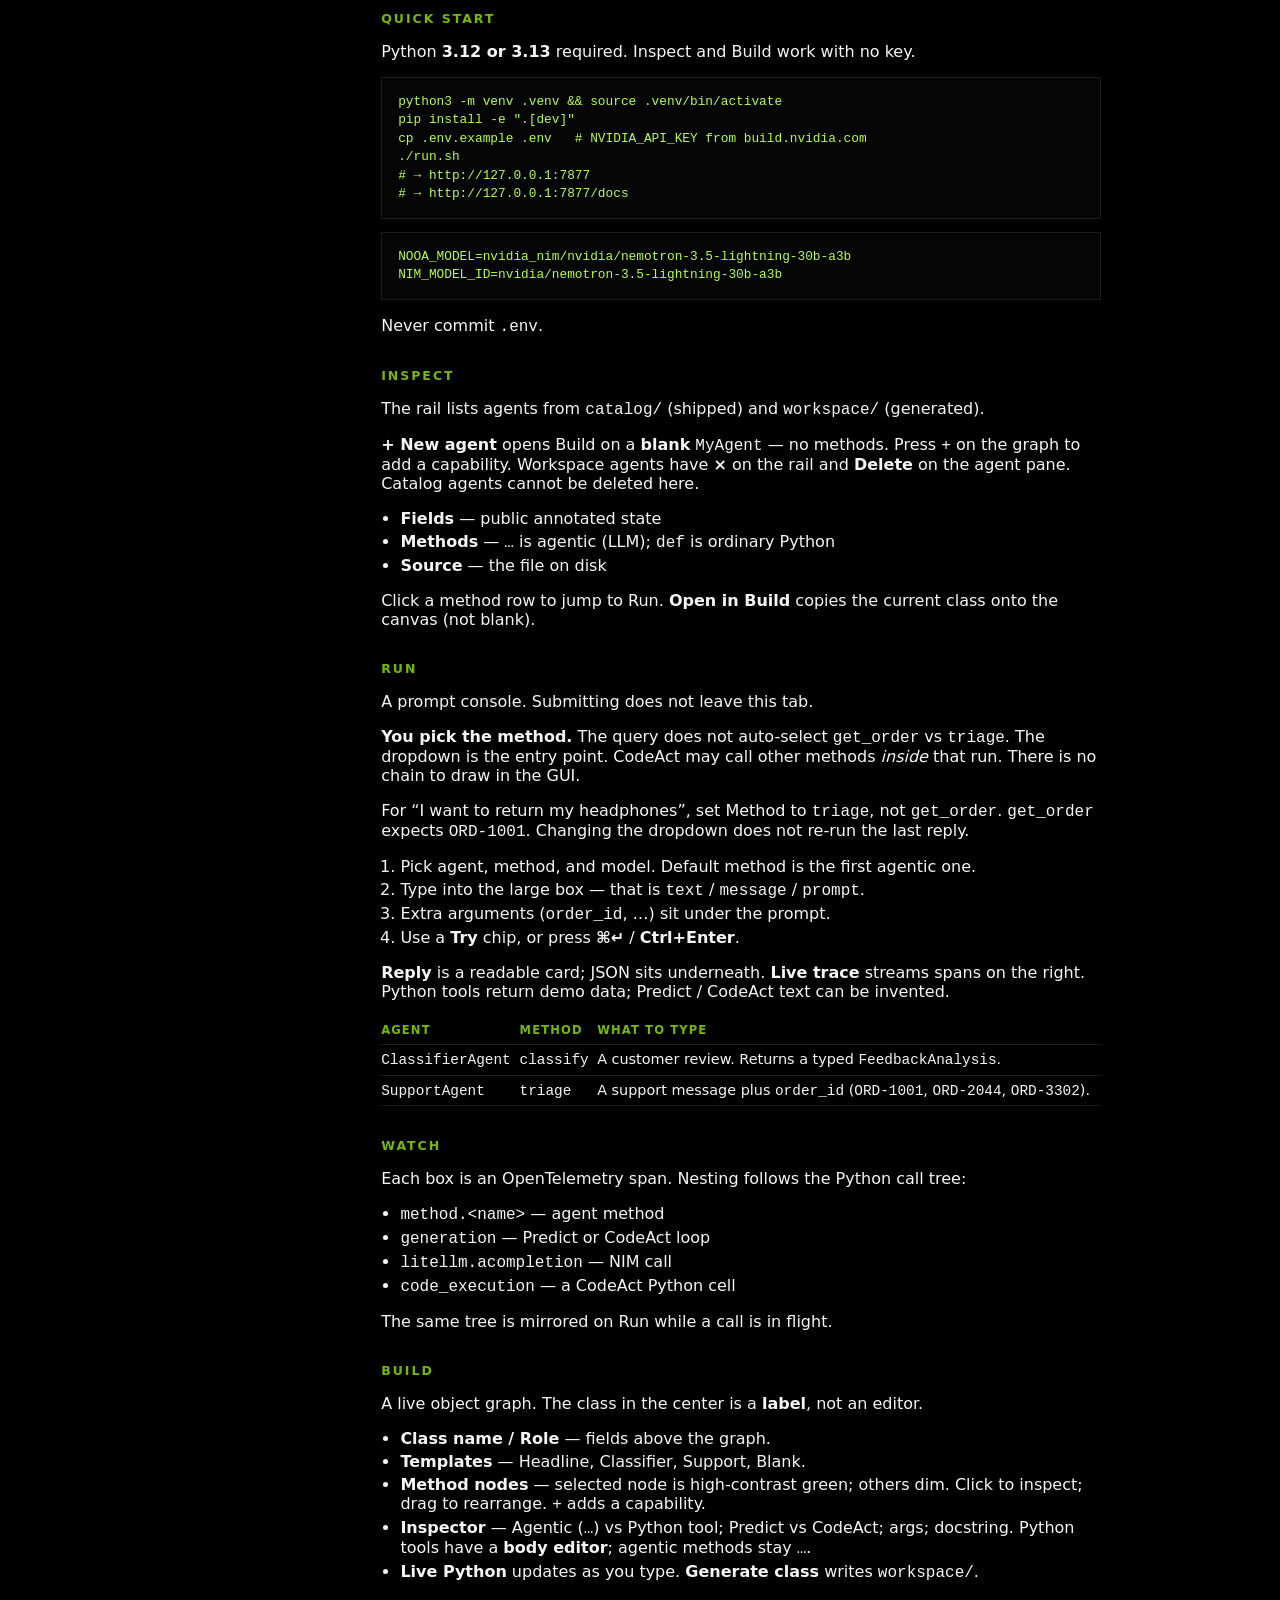
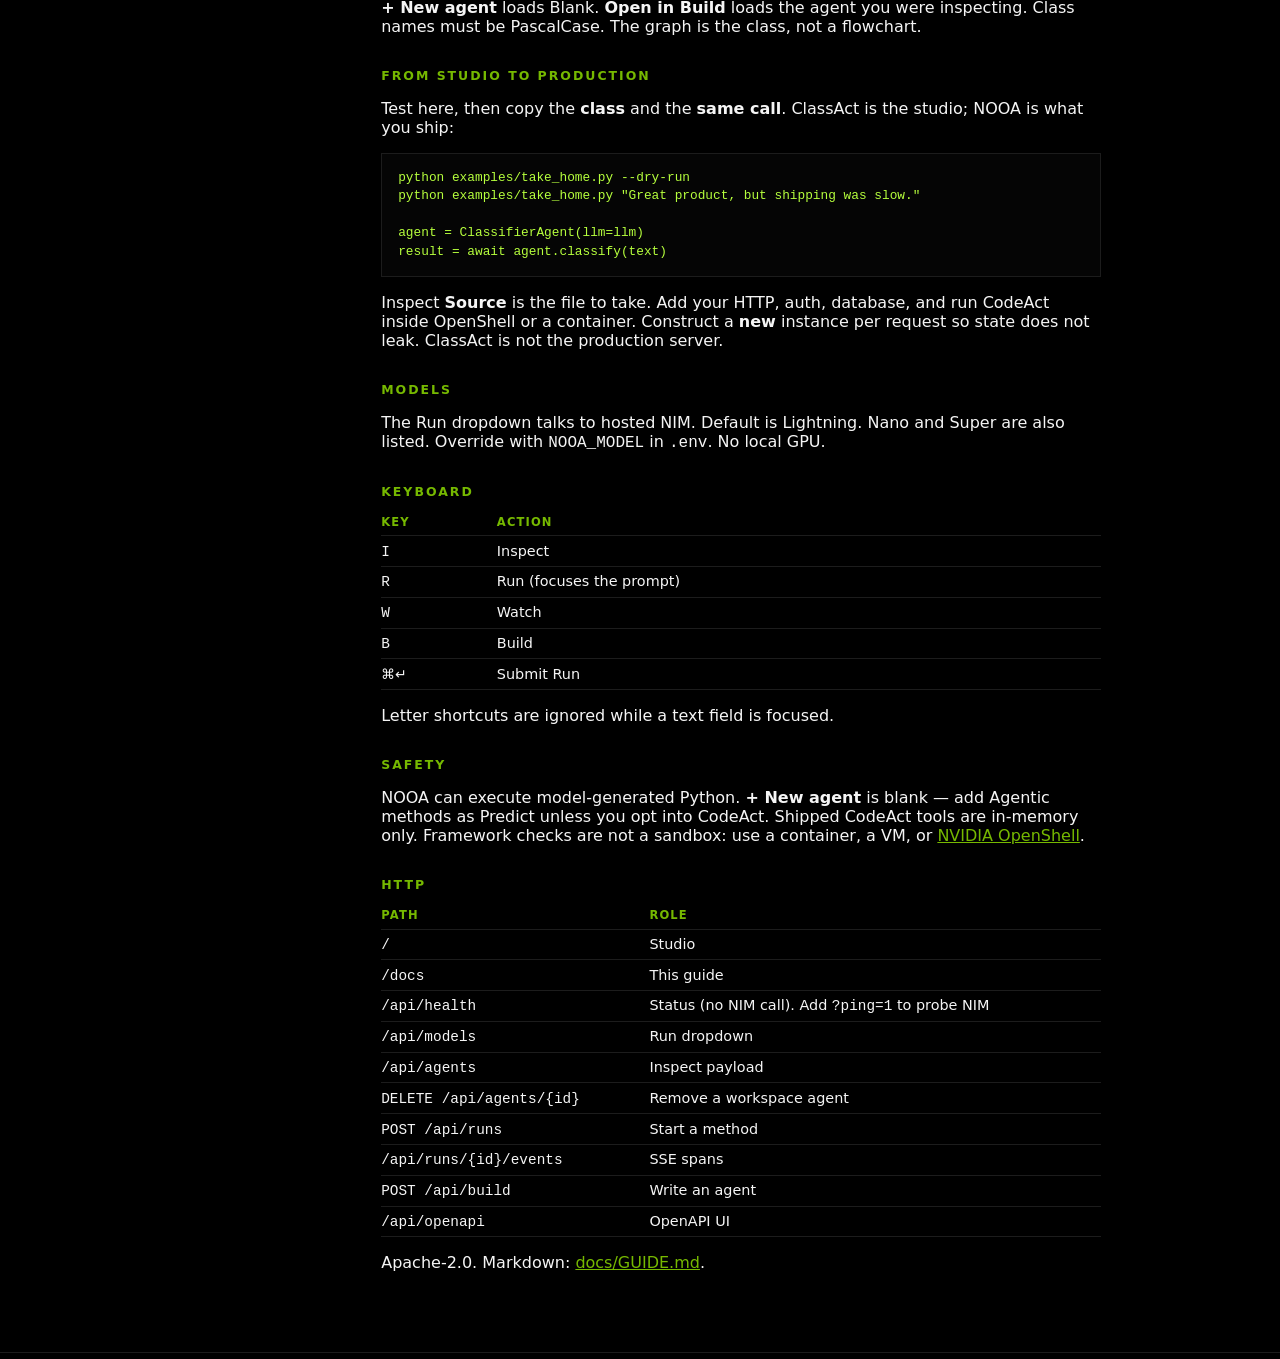
==== commit c6c2bd8f: "Make ClassAct easier to adopt. Ship the Grok studio animation, pin Python 3.12/3.13 and nooa 0.0.9, " ====
--- a/static/docs.html
+++ b/static/docs.html
@@ -4,7 +4,7 @@
   <meta charset="UTF-8" />
   <meta name="viewport" content="width=device-width, initial-scale=1" />
   <title>Docs — ClassAct</title>
-  <link rel="stylesheet" href="/static/styles.css?v=0.1.10" />
+  <link rel="stylesheet" href="/static/styles.css?v=0.1.11" />
 </head>
 <body class="doc-body">
   <div class="scan" aria-hidden="true"></div>
@@ -102,7 +102,10 @@
       <p><code>get_order</code> is a <strong>method</strong>. Its <strong>input</strong> is <code>order_id</code>. Strategy is hidden when Kind is Python. Kind and strategy set that method on the generated class, not a separate workflow file.</p>
 
       <h2 id="start">Quick start</h2>
-      <pre class="code">cp .env.example .env   # NVIDIA_API_KEY from build.nvidia.com
+      <p>Python <strong>3.12 or 3.13</strong> required. Inspect and Build work with no key.</p>
+      <pre class="code">python3 -m venv .venv &amp;&amp; source .venv/bin/activate
+pip install -e ".[dev]"
+cp .env.example .env   # NVIDIA_API_KEY from build.nvidia.com
 ./run.sh
 # → http://127.0.0.1:7877
 # → http://127.0.0.1:7877/docs</pre>
@@ -169,9 +172,12 @@
       <p><strong>+ New agent</strong> loads Blank. <strong>Open in Build</strong> loads the agent you were inspecting. Class names must be PascalCase. The graph is the class, not a flowchart.</p>
 
       <h2 id="prod">From studio to production</h2>
-      <p>Test here, then copy the <strong>class</strong> and the <strong>same call</strong>:</p>
-      <pre class="code">agent = SupportAgent(llm=llm)
-ticket = await agent.triage(message, order_id)</pre>
+      <p>Test here, then copy the <strong>class</strong> and the <strong>same call</strong>. ClassAct is the studio; NOOA is what you ship:</p>
+      <pre class="code">python examples/take_home.py --dry-run
+python examples/take_home.py "Great product, but shipping was slow."
+
+agent = ClassifierAgent(llm=llm)
+result = await agent.classify(text)</pre>
       <p>Inspect <strong>Source</strong> is the file to take. Add your HTTP, auth, database, and run CodeAct inside OpenShell or a container. Construct a <strong>new</strong> instance per request so state does not leak. ClassAct is not the production server.</p>
 
       <h2 id="models">Models</h2>
@@ -199,7 +205,7 @@
         <tbody>
           <tr><td><code>/</code></td><td>Studio</td></tr>
           <tr><td><code>/docs</code></td><td>This guide</td></tr>
-          <tr><td><code>/api/health</code></td><td>NIM ping</td></tr>
+          <tr><td><code>/api/health</code></td><td>Status (no NIM call). Add <code>?ping=1</code> to probe NIM</td></tr>
           <tr><td><code>/api/models</code></td><td>Run dropdown</td></tr>
           <tr><td><code>/api/agents</code></td><td>Inspect payload</td></tr>
           <tr><td><code>DELETE /api/agents/{id}</code></td><td>Remove a workspace agent</td></tr>
--- a/static/styles.css
+++ b/static/styles.css
@@ -30,7 +30,7 @@
 }
 
 .hero { border-bottom: 1px solid var(--green); }
-.banner { display: block; width: 100%; max-height: 200px; object-fit: cover; object-position: center; }
+.banner { display: block; width: 100%; max-height: 200px; object-fit: cover; object-position: center; background: #000; }
 
 .statusbar {
   display: flex;
@@ -165,6 +165,16 @@
 }
 
 .empty, .hint, .muted, .role { color: var(--muted); }
+.call-line {
+  font-family: var(--mono);
+  font-size: 0.82rem;
+  color: var(--green);
+  margin: 0 0 0.75rem;
+  line-height: 1.45;
+}
+.call-line code { color: var(--green-2); }
+.call-line.warn { color: #e6c07b; }
+.call-line.warn code { color: #ffe08a; }
 .role { max-width: 46rem; white-space: pre-wrap; }
 .eyebrow { color: var(--green); font-family: var(--mono); font-size: 0.75rem; letter-spacing: 0.12em; text-transform: uppercase; margin: 0 0 0.3rem; }
 .stage h1 { margin: 0 0 0.6rem; font-size: clamp(1.5rem, 4vw, 2.1rem); font-weight: 750; letter-spacing: -0.03em; }
